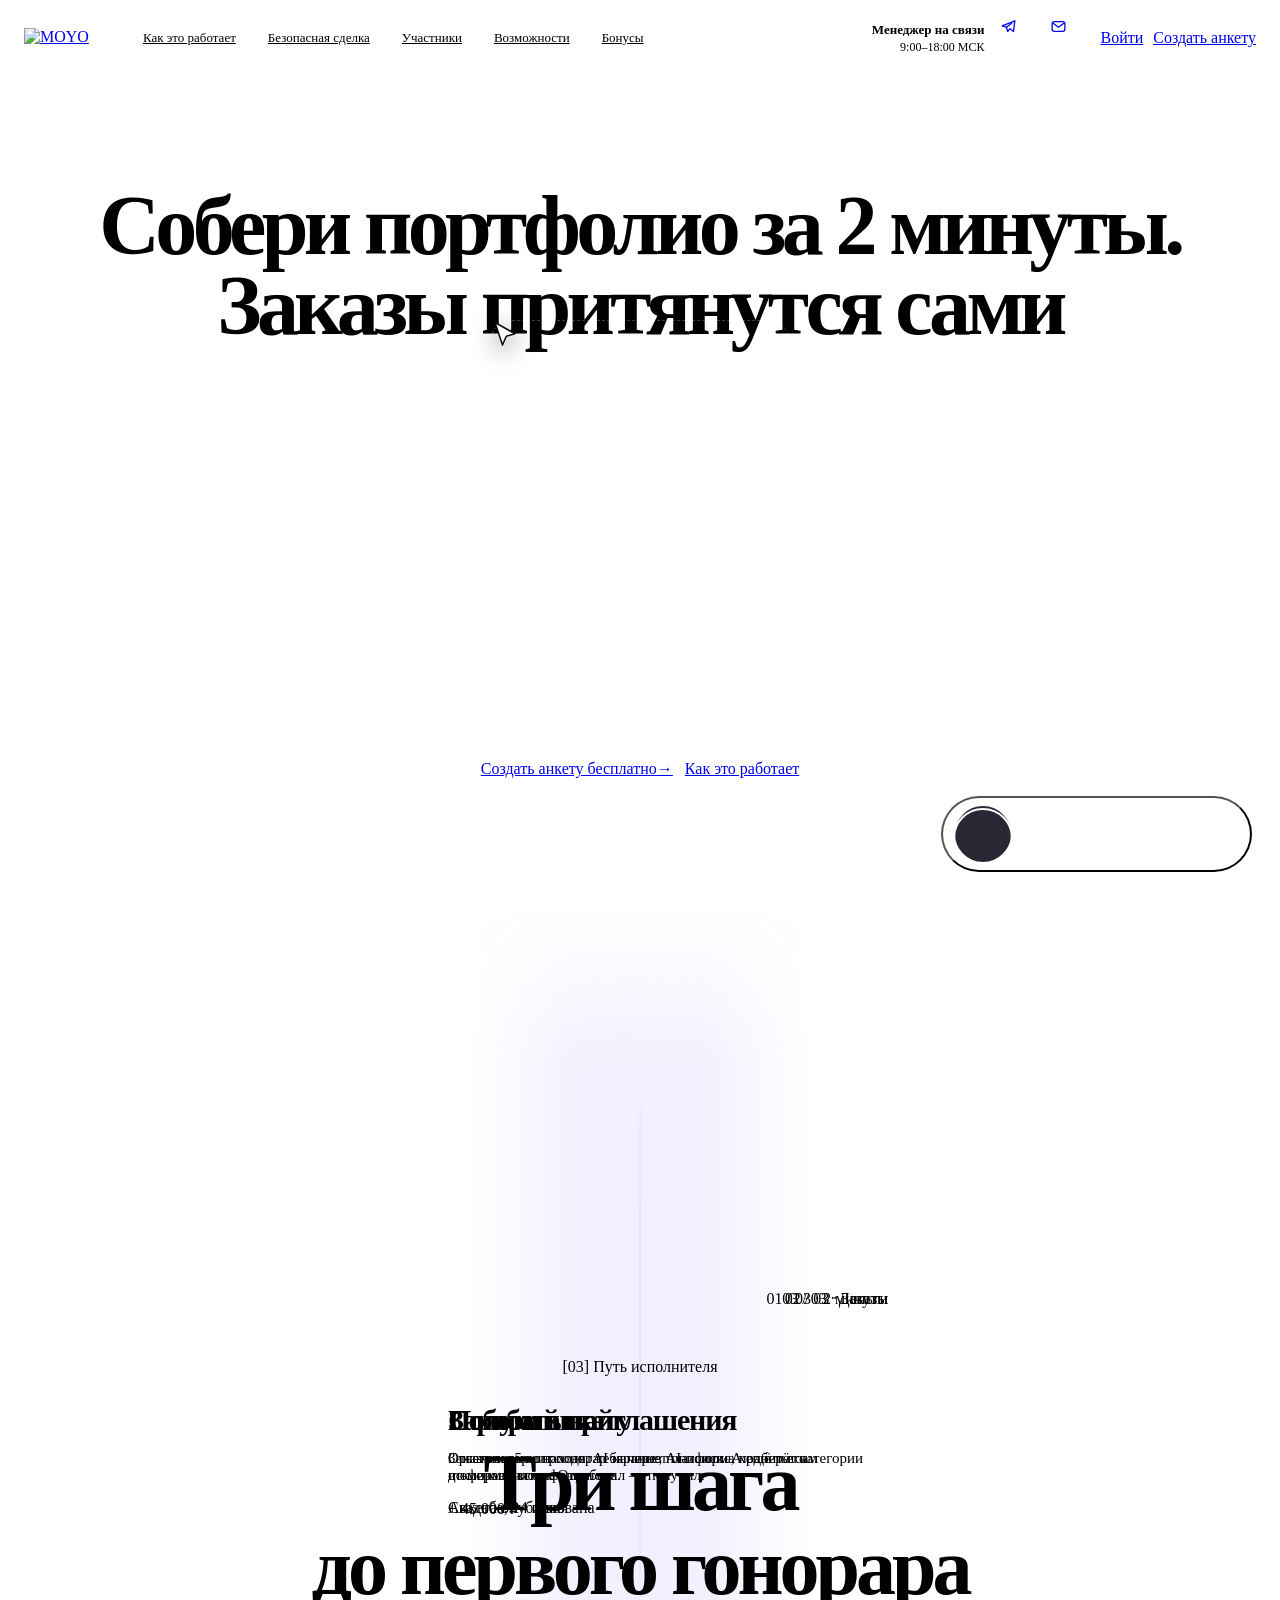
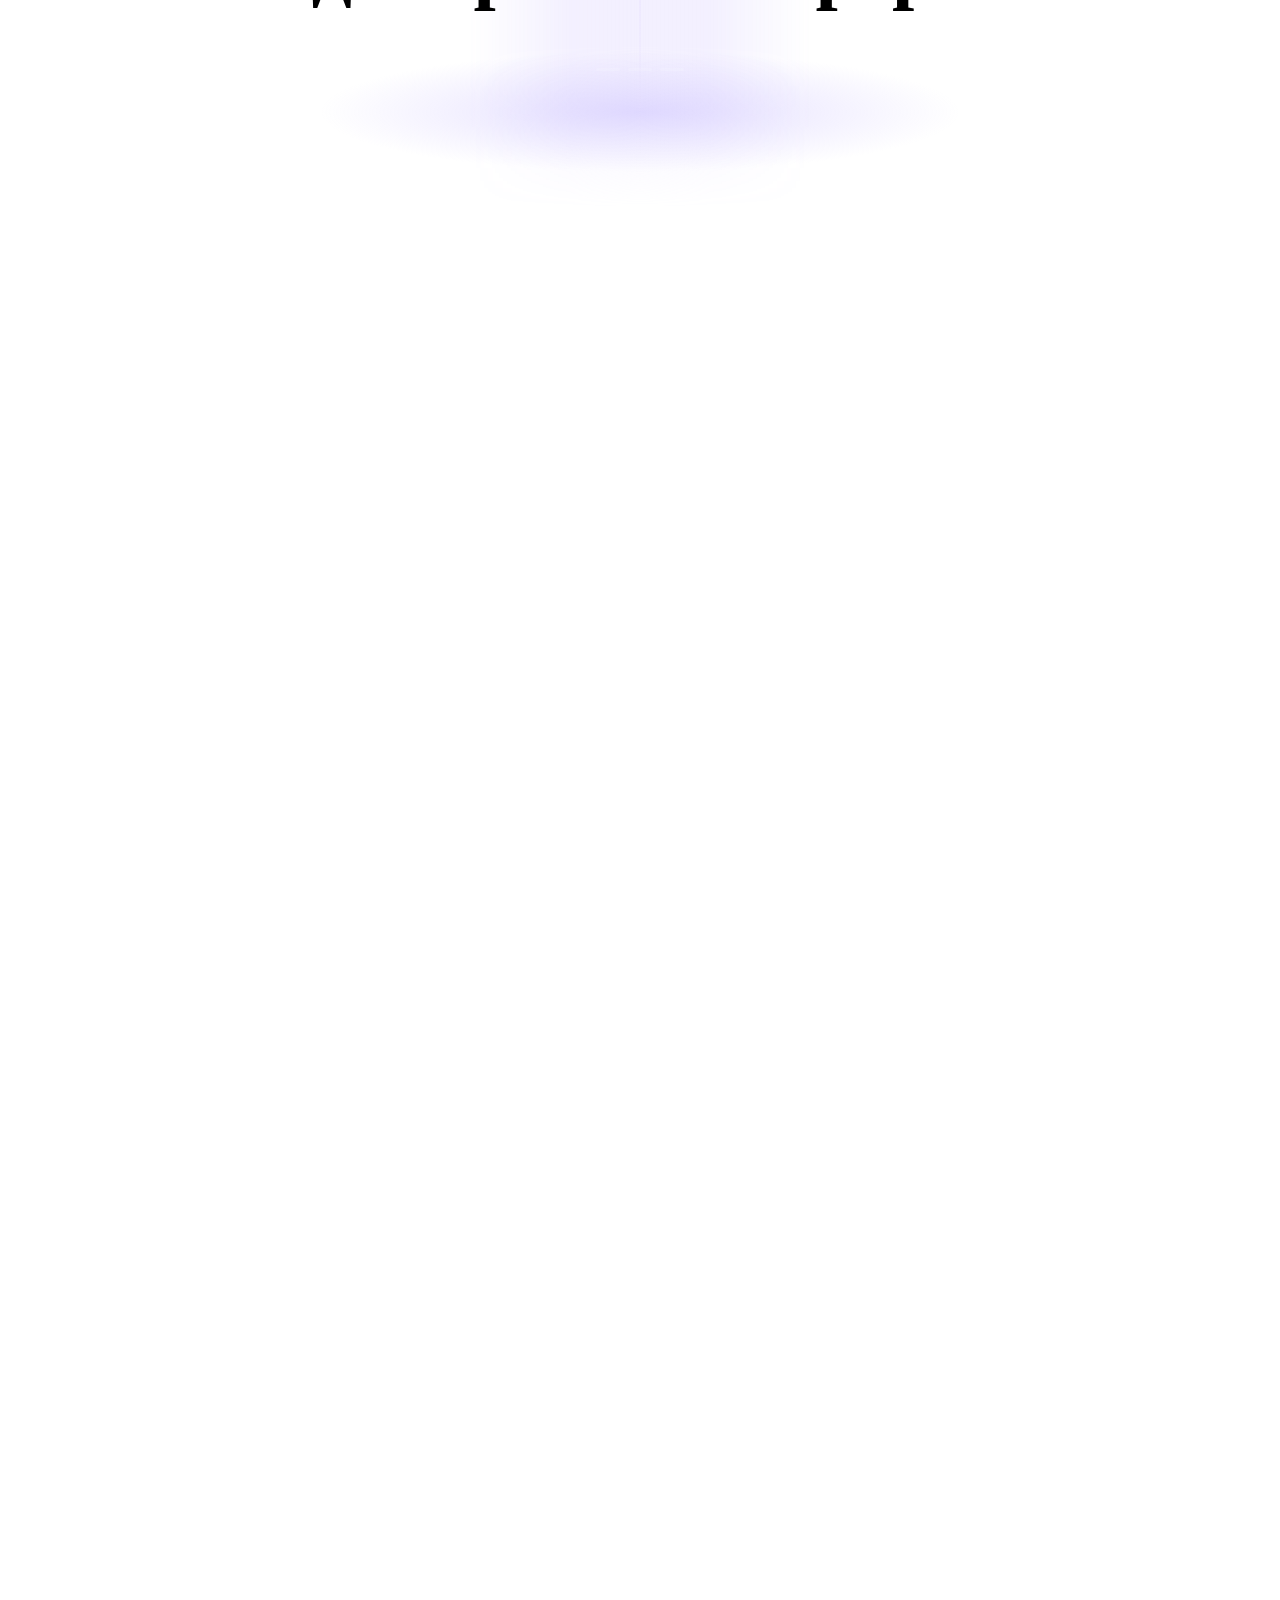
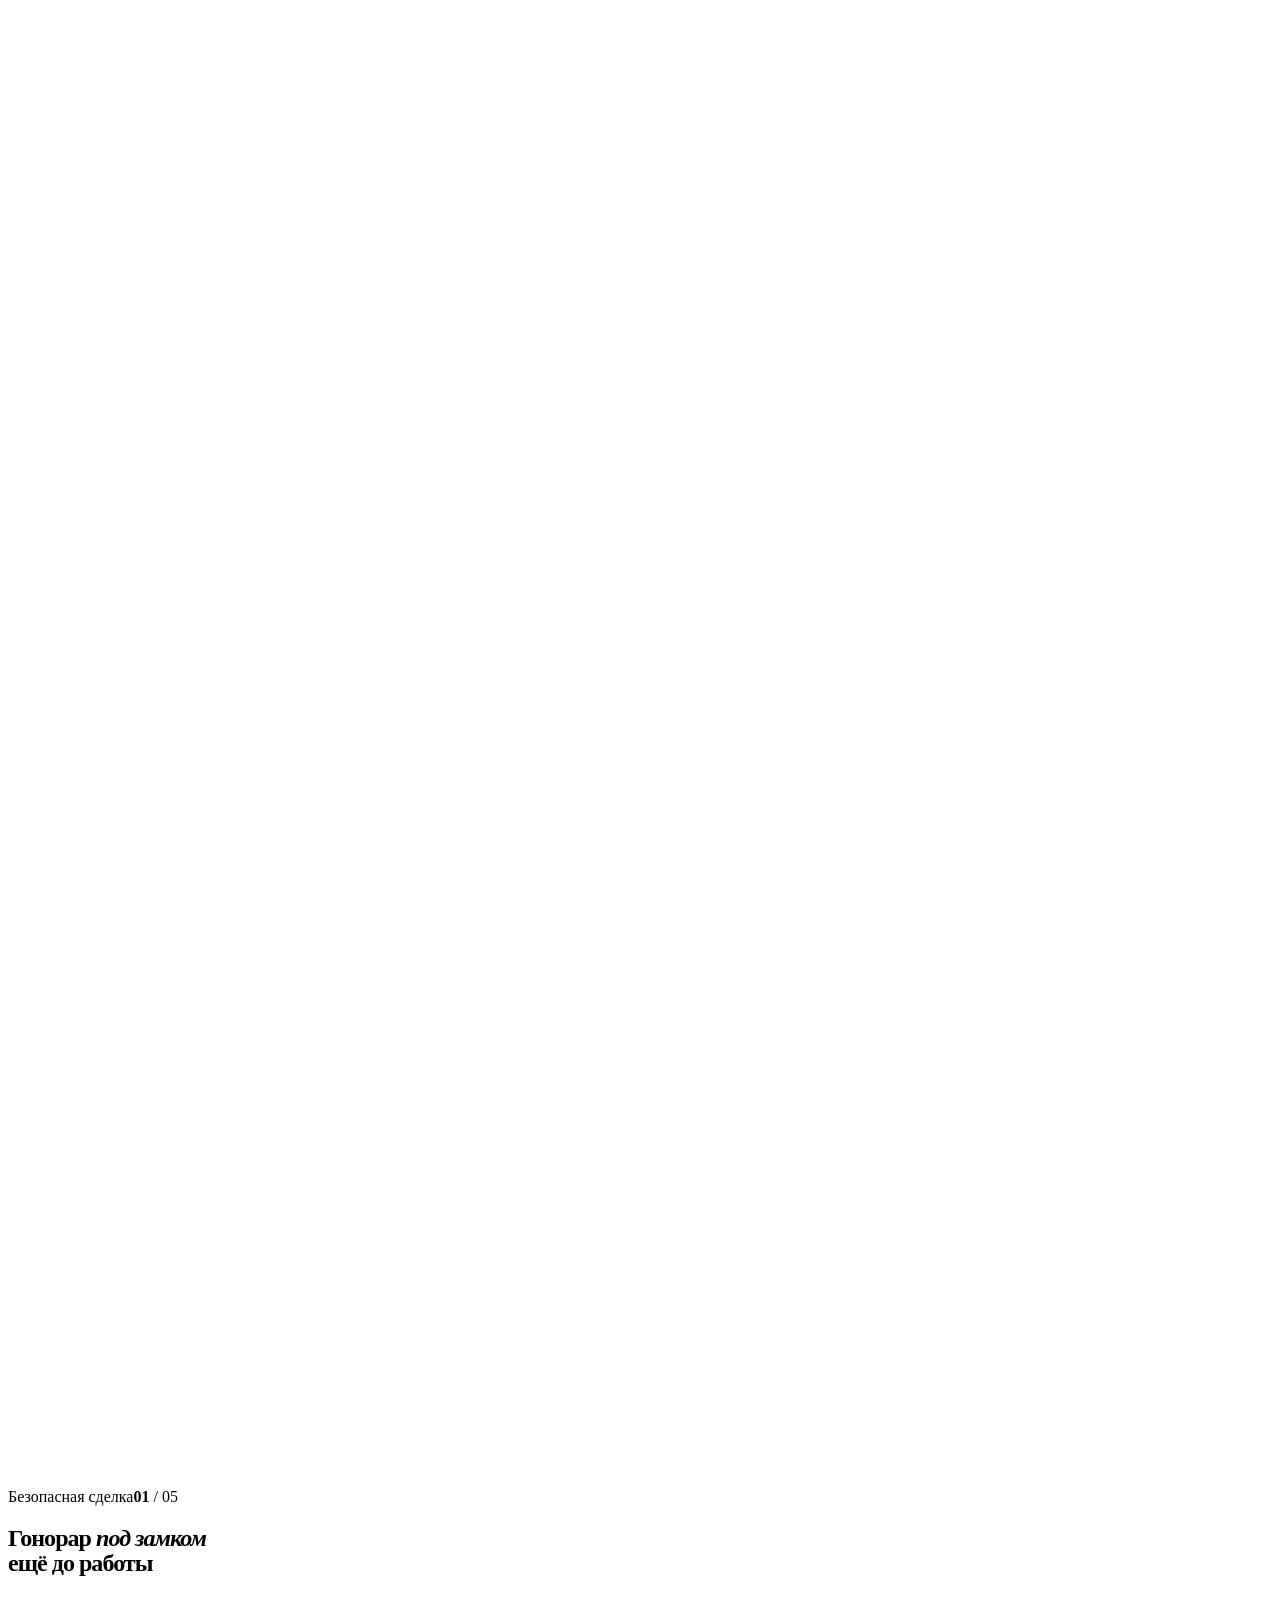
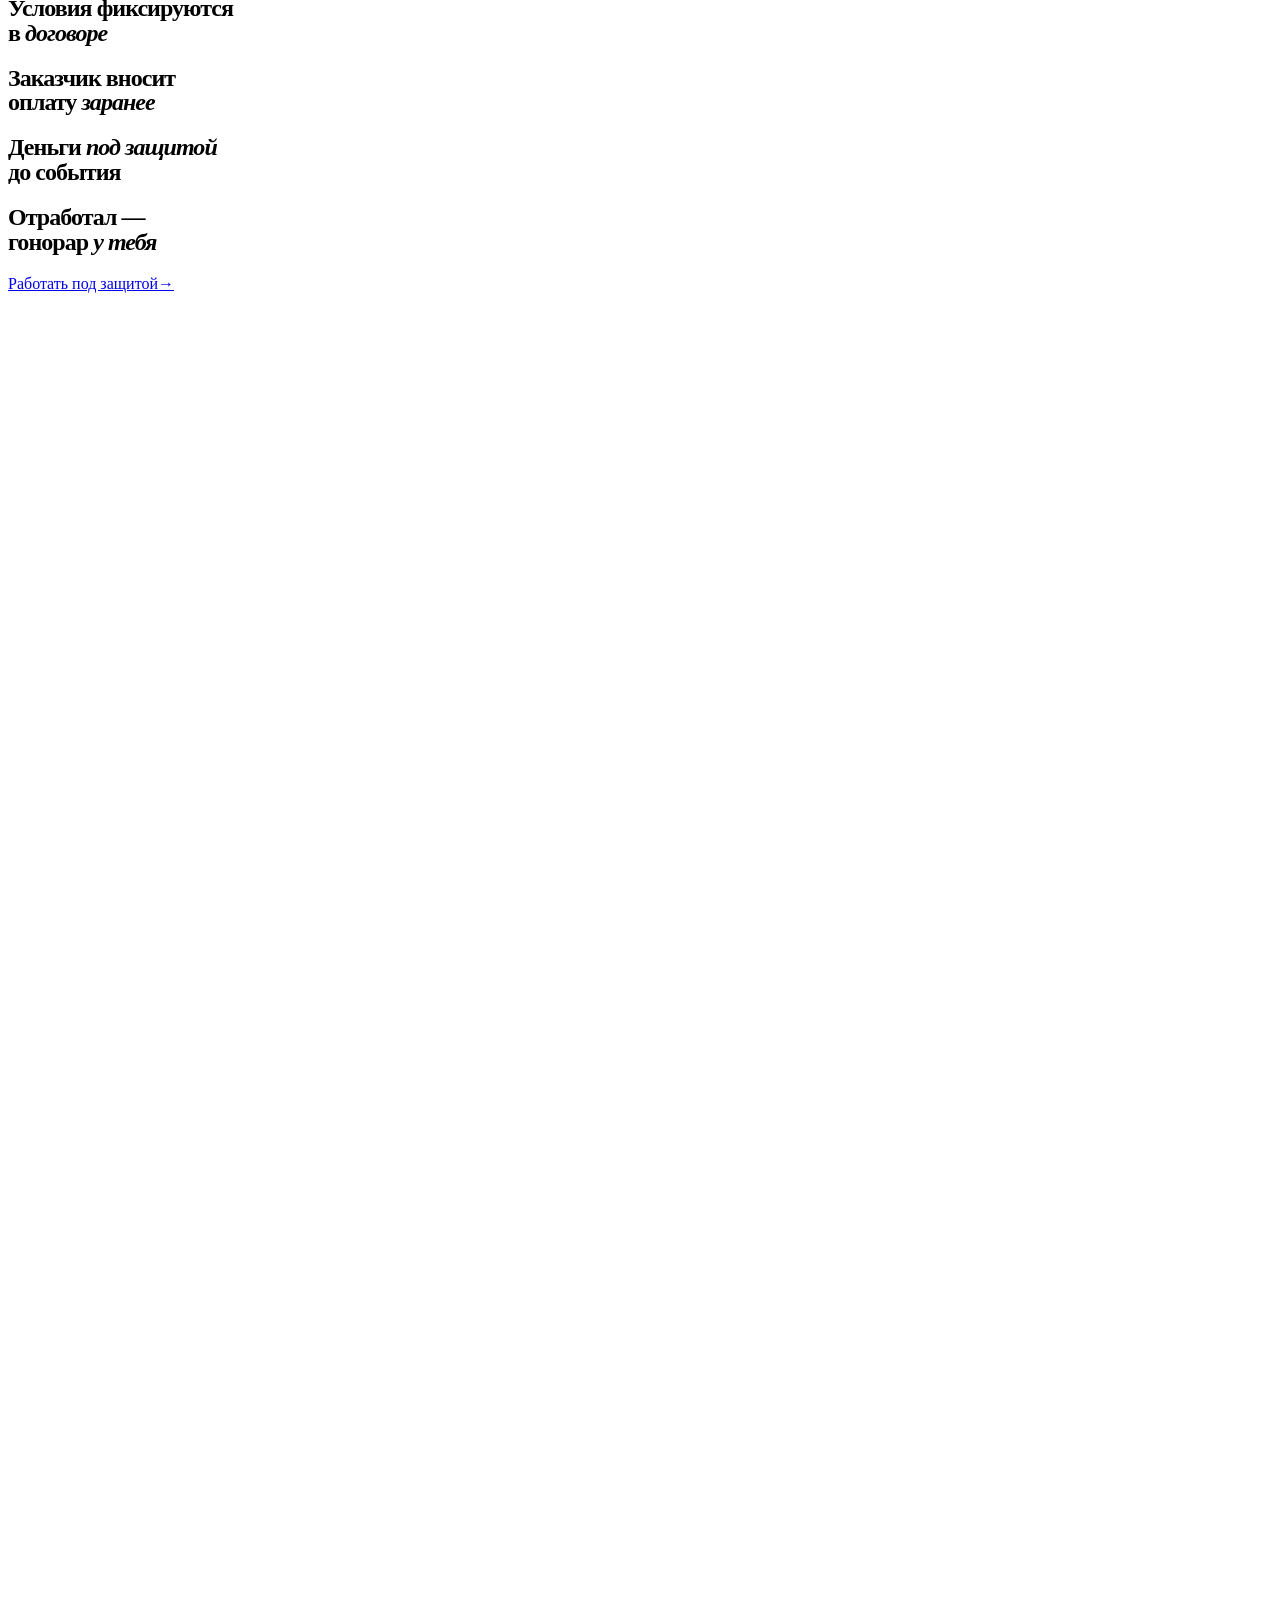
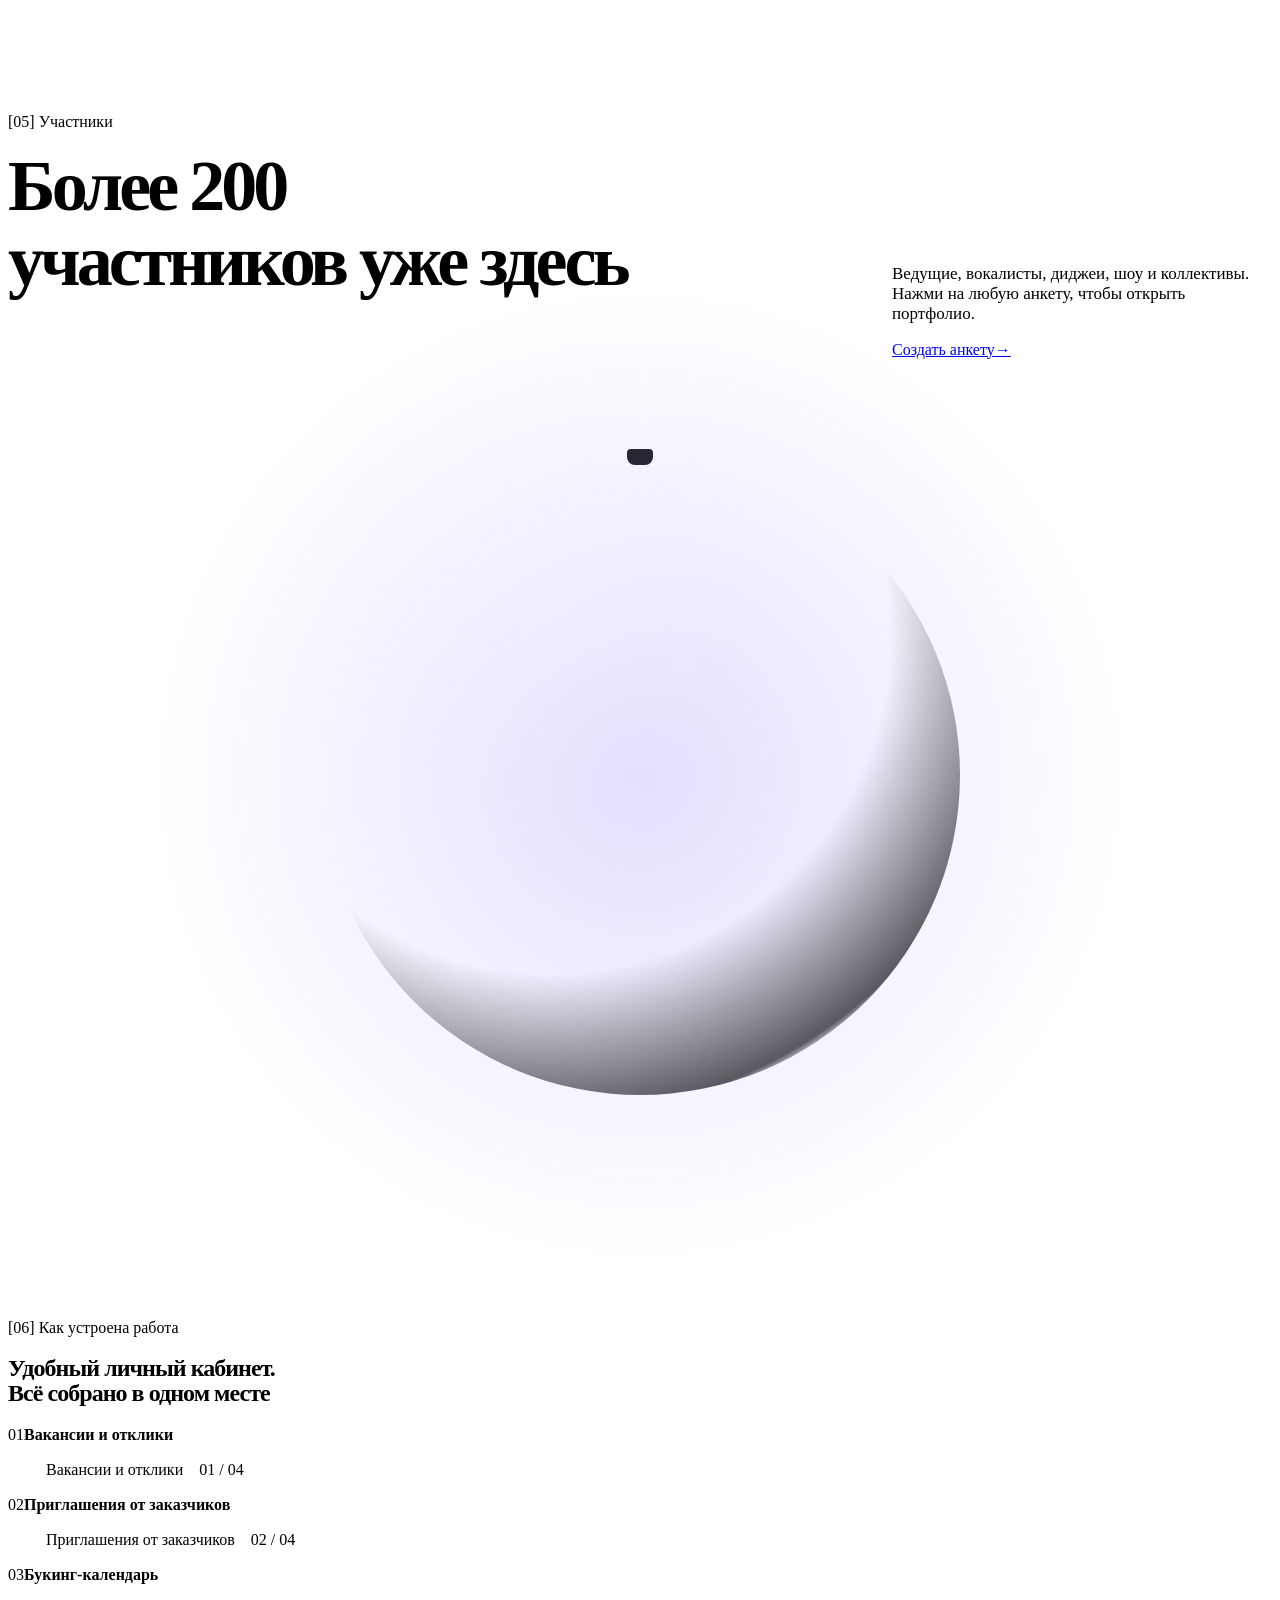
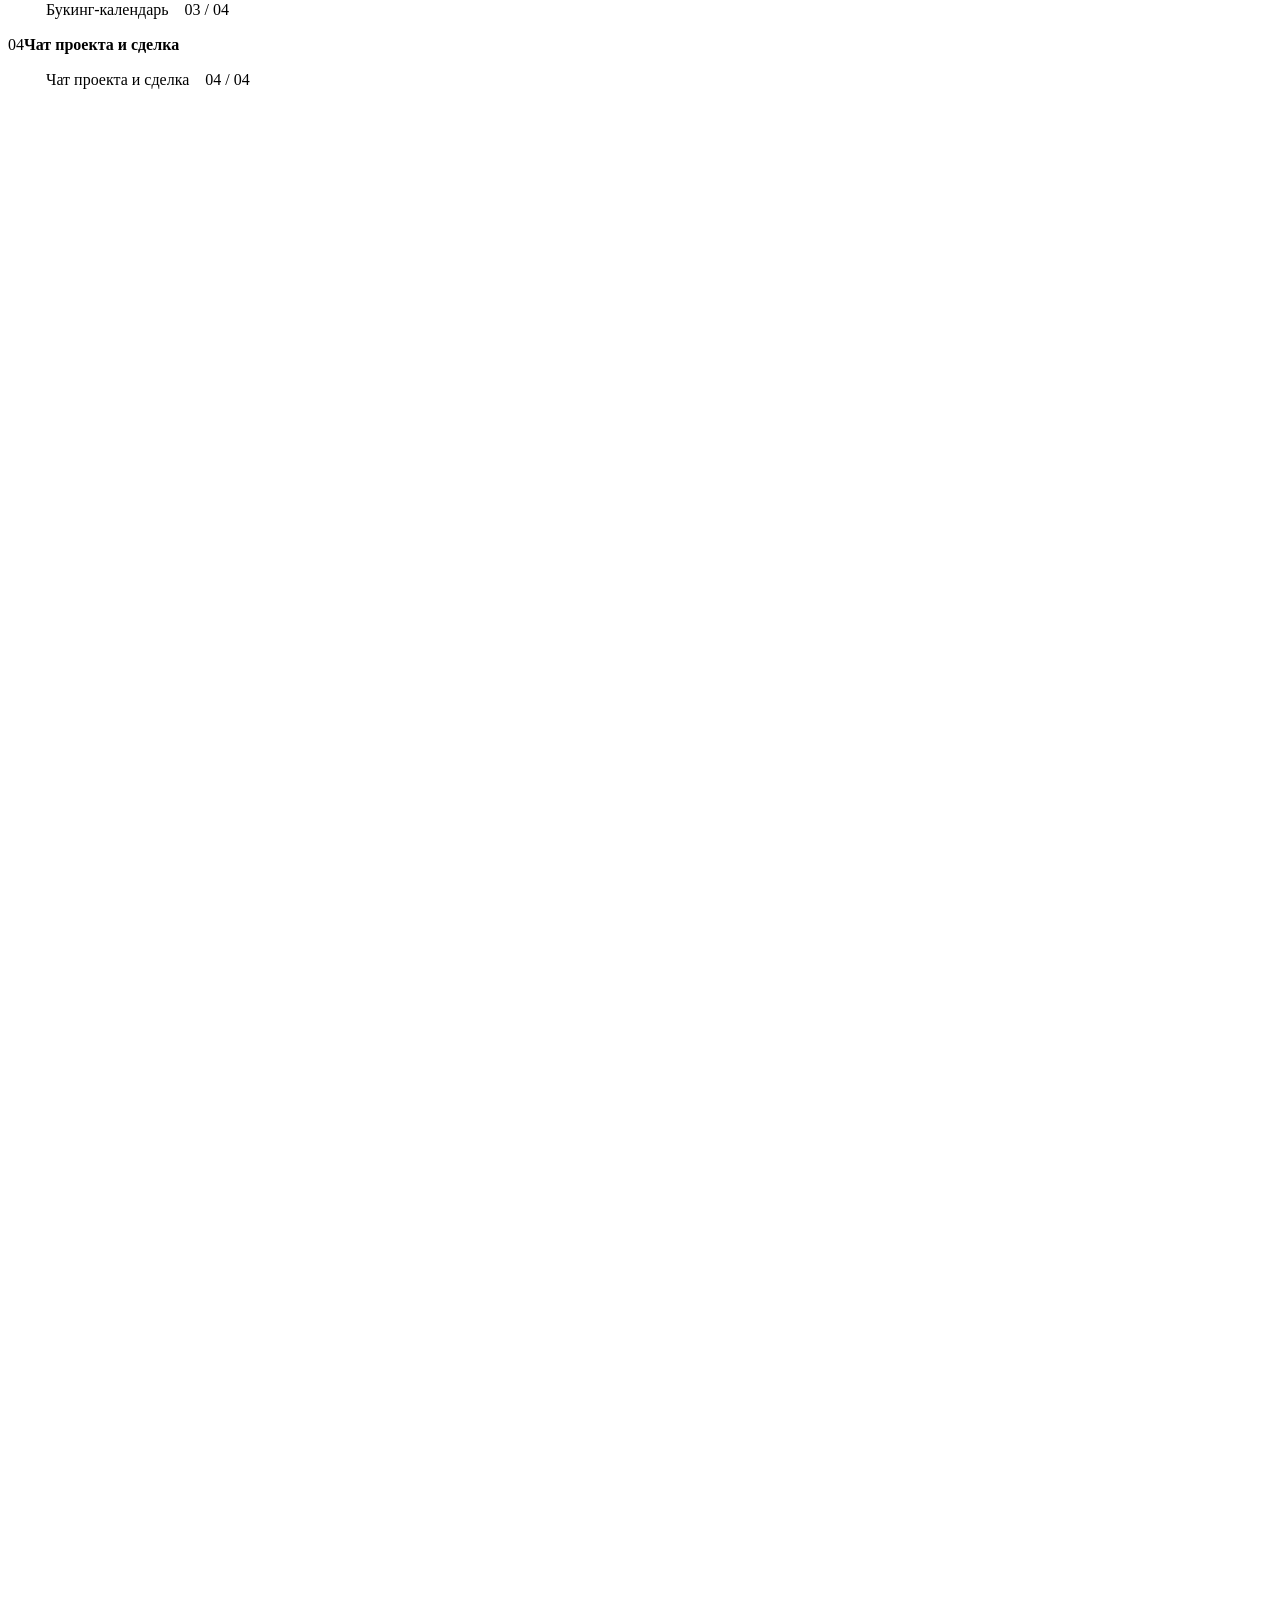
==== ispolnitel.html @ 9d2a76d0 "Add files via upload" ====
<!doctype html>
<html lang="ru">
<head>
<meta charset="utf-8">
<meta name="viewport" content="width=device-width,initial-scale=1">
<title>MOYO для исполнителей</title>
<link rel="preconnect" href="https://fonts.googleapis.com"><link rel="preconnect" href="https://fonts.gstatic.com" crossorigin>
<link href="https://fonts.googleapis.com/css2?family=Manrope:wght@400;500;600;700&family=JetBrains+Mono:wght@400;500&display=swap" rel="stylesheet">
<link rel="stylesheet" href="assets/moyo.css?v=13">
<style>
/* совместимость со старыми блоками (кабинет, FAQ, футер, чат, модалка) */
:root{--card:#131118;--card2:#1A1820;--mut:var(--text-2);--mut2:var(--text-3);--line2:var(--line-2);--grad:var(--accent);--disp:var(--sans);--body:var(--sans);--m:var(--accent)}
h1,h2,h3{font-weight:600;letter-spacing:-.04em;line-height:1.04}
.lead{font-size:18px;color:var(--text-2);max-width:560px}
.eyebrow{display:inline-flex;align-items:center;gap:8px;height:32px;padding:0 14px;border-radius:var(--r-pill);font-size:13px;font-weight:500;color:var(--text-2);border:1px solid var(--line-2);background:var(--glass);backdrop-filter:blur(var(--blur))}
.eyebrow i{width:6px;height:6px;border-radius:50%;background:var(--lime);box-shadow:0 0 10px var(--lime-glow)}
.btn-o{background:var(--glass);border:1px solid var(--line-2)}
.btn-o:hover{border-color:rgba(255,255,255,.3)}
.cta-row{display:flex;gap:12px}
.sec{position:relative;padding:140px 0}
.sec-head{display:flex;flex-direction:column;gap:18px;margin-bottom:56px}
.sec-head.c{align-items:center;text-align:center}
main,footer{position:relative;z-index:2}

/* сквозной фон: прямые вертикали и горизонтали */
.bgfx{position:fixed;inset:0;z-index:0;pointer-events:none}
/* перетекание блоков */
.flow-in{will-change:opacity,transform}

/* ===== HEADER ===== */
.hdr{position:fixed;top:0;left:0;right:0;z-index:50;transition:background .4s,border-color .4s;border-bottom:1px solid transparent}
.hdr.scrolled{background:rgba(7,6,10,.72);backdrop-filter:blur(18px);border-bottom-color:var(--line)}
.hdr .wrap{display:flex;align-items:center;height:76px;gap:36px;padding:0 24px}
.hdr .logo img{height:20px;display:block}
.nav{display:flex;gap:4px;padding:4px;border-radius:var(--r-pill)}
.nav a{padding:8px 14px;border-radius:var(--r-pill);font-size:13px;color:var(--text-2);transition:color .2s,background .2s}
.nav a:hover{color:var(--text);background:rgba(255,255,255,.06)}
.hdr-r{margin-left:auto;display:flex;align-items:center;gap:10px}
.hdr .mgr{font-size:12px;color:var(--text-2);text-align:right;line-height:1.35;margin-right:6px}
.hdr .mgr b{display:block;color:var(--text);font-weight:600;font-size:13px}
.hdr .ibtn{width:40px;height:40px}

/* ===== 01 HERO: при открытии курсор один раз собирает анкету ===== */
.hero{position:relative;height:100vh;min-height:880px}
.hero .pin{position:relative;height:100%;overflow:hidden}
.hv{position:absolute;inset:0}
.hero h1{position:absolute;left:0;right:0;text-align:center;letter-spacing:-.055em;line-height:.95;z-index:3}
.h-cta{position:absolute;left:0;right:0;display:flex;justify-content:center;gap:12px;z-index:5}
.plate{padding:20px 22px;border-radius:var(--r-m)}
.plate .label{display:block;margin-bottom:12px}
.plate p{font-size:15px;color:var(--text-2);line-height:1.5}
.plate p b{color:var(--text);font-weight:600}
.plate .n{font-size:44px;font-weight:600;letter-spacing:-.05em;line-height:1;margin-bottom:6px}
.h-toast{display:flex;gap:12px;align-items:center;padding:12px 16px 12px 12px;border-radius:16px;font-size:13px}
.h-toast .av{width:34px;height:34px;border-radius:10px;display:grid;place-items:center;background:var(--accent);flex:none;font-size:14px}
.h-toast b{display:block;font-size:13px;font-weight:600}
.h-toast small{color:var(--text-2);font-size:12px}
.pop{opacity:0;transform:translateY(12px) scale(.97);transition:opacity .6s var(--ease),transform .6s var(--ease)}
.pop.on{opacity:1;transform:none}
/* карточка анкеты */
.sc{position:absolute;inset:0;border-radius:22px;background:var(--surface);border:1px solid var(--line-2);overflow:hidden}
.sc-ph{position:absolute;left:0;right:0;top:0;height:240px}
.sc-ph svg{width:100%;height:100%;display:block}
.sc-nm{position:absolute;left:18px;right:18px;top:252px}
.sc-nm b{display:block;font-size:20px;font-weight:600;letter-spacing:-.03em}
.sc-nm small{font-size:13px;color:var(--text-2)}
.sc-tg{position:absolute;left:18px;top:308px;display:flex;gap:6px}
.sc-pr{position:absolute;left:18px;right:14px;top:352px;display:flex;justify-content:space-between;align-items:center}
.sc-pr b{font-size:17px;font-weight:600;letter-spacing:-.02em}

/* курсор подносит части анкеты */
.hv1 h1{top:108px;font-size:84px}
.hv1 .h-cta{top:752px}
.slot{position:absolute;left:50%;top:312px;width:300px;height:400px;margin-left:-150px;z-index:4}
.slot-ghost{position:absolute;inset:0;border-radius:22px;border:1px dashed rgba(255,255,255,.24)}
.slot-ghost i{position:absolute;left:0;right:0;display:grid;place-items:center;font-style:normal;font-family:var(--mono);font-size:11px;letter-spacing:.08em;text-transform:uppercase;color:var(--text-3);border-top:1px dashed rgba(255,255,255,.12);transition:opacity .4s}
.slot-ghost i:first-child{border-top:0}
.slot-ghost i.off{opacity:0}
.part{position:absolute;inset:0;will-change:transform;pointer-events:none}
.part .sc{transition:border-color .4s}
.pflash{position:absolute;left:0;right:0;pointer-events:none;box-shadow:inset 0 0 0 2px var(--accent-hi),0 0 30px 2px var(--accent-glow);opacity:0}
.pflash.on{animation:pflash .8s ease-out}
@keyframes pflash{0%{opacity:1}100%{opacity:0}}
.slot .burst{position:absolute;left:50%;top:50%;width:320px;height:320px;margin:-160px;border-radius:50%;border:1px solid var(--accent);opacity:0;pointer-events:none}
.slot.pub .burst{animation:sburst 1s var(--ease)}
@keyframes sburst{0%{opacity:.9;transform:scale(.6)}100%{opacity:0;transform:scale(1.7)}}
.hcur{position:absolute;left:0;top:0;width:30px;height:30px;z-index:9;pointer-events:none;filter:drop-shadow(0 6px 12px rgba(0,0,0,.6));transform-origin:4px 2px}
.hv1 .side{position:absolute;width:260px;z-index:5}
.hv1 .side.r{left:calc(50% + 190px)}.hv1 .side.l{right:calc(50% + 190px)}

/* ===== 02 STEPS: карточки вокруг столба света ===== */
.steps{height:420vh;position:relative}
.steps .pin{position:sticky;top:0;height:100vh;overflow:hidden}
.col-light{position:absolute;left:50%;top:0;bottom:0;width:340px;margin-left:-170px;background:linear-gradient(90deg,transparent,rgba(138,107,255,.10) 30%,rgba(214,204,255,.30) 50%,rgba(138,107,255,.10) 70%,transparent);-webkit-mask:linear-gradient(180deg,transparent,#000 18%,#000 82%,transparent);mask:linear-gradient(180deg,transparent,#000 18%,#000 82%,transparent);filter:blur(4px)}
.col-core{position:absolute;left:50%;top:6%;bottom:6%;width:2px;margin-left:-1px;background:linear-gradient(180deg,transparent,rgba(230,222,255,.85),transparent);box-shadow:0 0 24px 4px var(--accent-glow)}
.col-pool{position:absolute;left:50%;bottom:4%;width:640px;height:120px;margin-left:-320px;border-radius:50%;background:radial-gradient(closest-side,rgba(176,160,255,.35),transparent)}
#colDust{position:absolute;inset:0;width:100%;height:100%}
.st-title{position:absolute;left:0;right:0;top:50%;text-align:center;z-index:30;will-change:transform}
.st-title h2{font-size:80px;letter-spacing:-.05em}
.st-title .label{display:block;margin-bottom:18px}
.orbit{position:absolute;inset:0;perspective:1600px}
.ocard{position:absolute;left:50%;top:56%;width:440px;margin:-150px 0 0 -220px;padding:28px;border-radius:var(--r-l);will-change:transform,opacity}
.ocard .top{display:flex;justify-content:space-between;align-items:flex-start;margin-bottom:18px}
.ocard .ic{width:84px;height:84px}
.ocard h3{font-size:30px;margin-bottom:10px}
.ocard p{font-size:15px;color:var(--text-2)}
.ocard .chip{margin-top:18px}
.st-cta{position:absolute;left:0;right:0;bottom:7%;display:flex;justify-content:center;z-index:31;opacity:0;transition:opacity .5s}
.st-cta.on{opacity:1}
.st-dots{position:absolute;left:50%;bottom:calc(7% + 74px);transform:translateX(-50%);display:flex;gap:8px;z-index:31}
.st-dots i{width:24px;height:3px;border-radius:2px;background:rgba(255,255,255,.15);transition:background .4s}
.st-dots i.on{background:var(--accent)}

/* ===== 04 PEOPLE: диско-шар ===== */
.people{position:relative;padding:120px 0 120px;overflow:hidden}
.pp-head{display:grid;grid-template-columns:1fr 380px;align-items:end;gap:40px;margin-bottom:-20px;position:relative;z-index:3}
.pp-head .btn{margin-top:22px}
.pp-head h2{font-size:72px;letter-spacing:-.055em}
.pp-head p{color:var(--text-2);font-size:17px}
.disco{position:relative;height:860px;user-select:none}
.cable{position:absolute;left:50%;top:-200px;width:1px;height:315px;background:linear-gradient(180deg,transparent,rgba(255,255,255,.5));}
.cap{position:absolute;left:50%;top:110px;width:26px;height:16px;margin-left:-13px;border-radius:4px 4px 8px 8px;background:#2A2734;border:1px solid var(--line-2)}
.sph-wrap{position:absolute;left:50%;top:96px;width:680px;height:680px;margin-left:-340px;perspective:1400px;cursor:grab}
.sph-wrap:active{cursor:grabbing}
.sph{position:absolute;left:50%;top:50%;width:0;height:0;transform-style:preserve-3d}
.tile{position:absolute;left:0;top:0;border-radius:8px;backface-visibility:hidden;cursor:pointer;border:1px solid rgba(255,255,255,.12);transition:filter .2s,border-color .2s}
.tile:hover{filter:brightness(1.5);border-color:var(--accent)}
.sph-shade{position:absolute;left:50%;top:116px;width:640px;height:640px;margin-left:-320px;border-radius:50%;pointer-events:none;background:radial-gradient(circle at 36% 28%,rgba(255,255,255,.10),transparent 30%,transparent 55%,rgba(7,6,10,.65) 78%,transparent 80%)}
.sph-glow{position:absolute;left:50%;top:436px;width:980px;height:980px;margin:-490px 0 0 -490px;border-radius:50%;background:radial-gradient(closest-side,rgba(138,107,255,.22),transparent);pointer-events:none}
.glint{position:absolute;width:14px;height:14px;margin:-7px;pointer-events:none;animation:glint 3s ease-in-out infinite}
.glint svg{width:100%;height:100%}
@keyframes glint{0%,100%{opacity:0;transform:scale(.4) rotate(0)}50%{opacity:1;transform:scale(1) rotate(45deg)}}
.flare{position:absolute;width:90px;height:16px;margin:-8px -45px;border-radius:50%;background:radial-gradient(closest-side,rgba(214,204,255,.55),transparent);pointer-events:none;filter:blur(2px)}
.pp-foot{display:flex;justify-content:center;align-items:center;gap:22px;margin-top:-10px;position:relative;z-index:3}
.pp-foot .label{color:var(--text-2)}

/* modal */
.modal{position:fixed;inset:0;z-index:80;display:grid;place-items:center;background:rgba(5,4,8,.7);backdrop-filter:blur(10px);opacity:0;pointer-events:none;transition:opacity .35s}
.modal.on{opacity:1;pointer-events:auto}
.mbox{width:920px;display:grid;grid-template-columns:380px 1fr;border-radius:28px;overflow:hidden;background:var(--card);border:1px solid var(--line2);transform:translateY(20px) scale(.97);transition:transform .45s cubic-bezier(.2,.9,.25,1.1)}
.modal.on .mbox{transform:none}
.mbox .ph{height:560px}.mbox .ph svg{width:100%;height:100%;display:block}
.mbox .info{padding:36px;display:flex;flex-direction:column;gap:16px;position:relative}
.mbox h3{font-size:28px}
.mbox .role{color:var(--mut);margin-top:-8px}
.mbox .about{font-size:15px;color:#CFCBDD}
.mbox .srv{display:flex;flex-direction:column;gap:8px}
.mbox .srv div{display:flex;justify-content:space-between;padding:12px 14px;border-radius:12px;background:rgba(255,255,255,.04);border:1px solid var(--line);font-size:14px}
.mbox .srv b{font-weight:600}
.mbox .x{position:absolute;right:20px;top:20px;width:40px;height:40px;border-radius:12px;border:1px solid var(--line2);font-size:20px}
.mbox .note{font-size:12px;color:var(--mut2)}


.mbox{background:var(--surface)}
.mbox .tags,.pc-tags{display:flex;gap:6px;flex-wrap:wrap}
.pc-tags span{display:inline-flex;height:26px;align-items:center;padding:0 10px;border-radius:8px;font-size:12px;background:rgba(255,255,255,.06);color:var(--text-2)}

/* ===== INSIDE (features) ===== */
.inside{padding:140px 0;position:relative}
.inside h2{font-size:64px;letter-spacing:-.05em}
.inside .sec-head{margin-bottom:34px}
.ins-grid{position:relative;display:flex;flex-direction:column;align-items:center;gap:28px}
.inside .lead{color:var(--text-2);font-size:18px;max-width:560px}
.flist{display:flex;justify-content:center;gap:8px;padding:6px;border-radius:var(--r-pill);border:1px solid var(--line);background:rgba(255,255,255,.025)}
.fi{position:relative;height:46px;padding:0 22px;border-radius:var(--r-pill);font-size:15px;font-weight:600;color:var(--text-2);overflow:hidden;transition:background .4s,color .4s}
.fi:hover{color:var(--text)}
.fi.on{background:var(--accent-a12);color:var(--text);box-shadow:inset 0 0 0 1px var(--accent-a30)}
.fi .prog{position:absolute;left:18px;bottom:0;max-width:calc(100% - 36px);height:2px;width:0;background:var(--accent)}
.fi.on .prog{animation:fprog 9s linear forwards}
.flist.stop .fi.on .prog{animation:none;width:0}
@keyframes fprog{to{width:calc(100% - 36px)}}
.flist:not(.vis) .fi.on .prog{animation-play-state:paused}
.device{position:relative;width:800px;height:520px;border-radius:24px;background:#100E17;border:1px solid var(--line2);box-shadow:0 40px 120px -30px rgba(123,108,255,.45);overflow:hidden}
.dbar{height:52px;display:flex;align-items:center;gap:16px;padding:0 22px;border-bottom:1px solid var(--line)}
.dbar img{height:14px;opacity:.9}
.dbar .tabs{display:flex;gap:6px;margin-left:16px}
.dbar .tabs span{font-size:12px;padding:6px 12px;border-radius:99px;color:var(--mut);transition:all .4s}
.dbar .tabs span.on{background:rgba(255,255,255,.08);color:var(--text)}
.dbar .me{margin-left:auto;width:28px;height:28px;border-radius:50%;background:var(--grad)}
.scr{position:absolute;left:0;right:0;top:52px;bottom:0;padding:24px;opacity:0;transform:translateY(14px);transition:opacity .5s,transform .6s cubic-bezier(.2,.8,.2,1);pointer-events:none}
.scr.on{opacity:1;transform:none;pointer-events:auto}
.scr h4{font-size:18px;font-weight:600;margin-bottom:4px}
.scr .sub{font-size:13px;color:var(--mut);margin-bottom:18px}
.chips{display:flex;gap:8px;margin-bottom:16px}
.chips span{font-size:12px;padding:6px 12px;border-radius:99px;border:1px solid var(--line2);color:#D9D5E8}
.chips span.a{background:#fff;color:#0B0A10;border-color:#fff}
.vac{display:grid;grid-template-columns:1fr auto auto;gap:18px;align-items:center;padding:16px 18px;border-radius:16px;background:rgba(255,255,255,.035);border:1px solid var(--line);margin-bottom:10px}
.vac b{font-size:15px;font-weight:600;display:block}
.vac small{font-size:12px;color:var(--mut)}
.vac .pr{font-family:var(--disp);font-weight:700;font-size:15px}
.vac .go{height:38px;padding:0 16px;border-radius:10px;background:rgba(255,255,255,.08);font-size:13px;font-weight:600;min-width:160px;position:relative;overflow:hidden}
.vac .go.first{background:#fff;color:#0B0A10}
.scr.on .vac .go.first .t1{animation:goOut .3s 1.9s forwards}
.vac .go .t2{position:absolute;inset:0;display:grid;place-items:center;background:var(--ok);color:#06150E;transform:translateY(100%)}
.scr.on .vac .go.first .t2{animation:goIn .4s 1.9s cubic-bezier(.2,.9,.25,1.2) forwards}
@keyframes goOut{to{opacity:0}}
@keyframes goIn{to{transform:none}}
.cursor{position:absolute;width:22px;height:22px;z-index:5;left:560px;top:400px;opacity:0;pointer-events:none}
.scr.on .cursor{animation:cur 2.6s .4s cubic-bezier(.4,0,.2,1) forwards}
@keyframes cur{0%{opacity:0;transform:translate(0,0)}15%{opacity:1}60%{transform:translate(-36px,-262px)}68%{transform:translate(-36px,-262px) scale(.82)}76%,100%{opacity:1;transform:translate(-36px,-262px)}}
.vac{opacity:0;transform:translateY(10px)}
.scr.on .vac{animation:up .5s cubic-bezier(.2,.8,.2,1) forwards}
.scr.on .vac:nth-child(2){animation-delay:.1s}.scr.on .vac:nth-child(3){animation-delay:.2s}.scr.on .vac:nth-child(4){animation-delay:.3s}
@keyframes up{to{opacity:1;transform:none}}

.req{padding:16px 18px;border-radius:16px 16px 16px 4px;background:rgba(255,255,255,.06);font-size:14px;max-width:440px;margin-bottom:14px}
.req small{display:block;color:var(--mut);font-size:12px;margin-bottom:4px}
.ai-line{display:flex;align-items:center;gap:10px;font-size:13px;color:#CFC8FF;margin-bottom:16px}
.ai-line i{width:18px;height:18px;border-radius:50%;border:2px solid rgba(185,177,255,.3);border-top-color:#B9B1FF;animation:spin 1s linear infinite}
.scr.on .ai-line i{animation:spin 1s linear 2 forwards}
.picks{display:flex;gap:10px}
.pick{width:116px;border-radius:14px;overflow:hidden;background:var(--card2);border:1px solid var(--line);opacity:0;transform:scale(.9)}
.pick .im{height:110px}.pick .im svg{width:100%;height:100%;display:block}
.pick div{padding:8px 10px;font-size:12px}
.pick div b{display:block;font-size:13px;font-weight:600}
.scr.on .pick{animation:pop .5s cubic-bezier(.2,.9,.25,1.2) forwards}
.scr.on .pick:nth-child(1){animation-delay:.9s}.scr.on .pick:nth-child(2){animation-delay:1s}.scr.on .pick:nth-child(3){animation-delay:1.1s}.scr.on .pick:nth-child(4){animation-delay:1.2s}.scr.on .pick:nth-child(5){animation-delay:1.3s}
@keyframes pop{to{opacity:1;transform:none}}
.pick.mine{border:2px solid var(--accent);box-shadow:0 0 30px -6px var(--accent-glow)}
.invite{position:absolute;right:24px;bottom:24px;width:330px;padding:18px;border-radius:18px;background:rgba(36,32,50,.92);backdrop-filter:blur(12px);border:1px solid var(--line2);box-shadow:0 20px 50px -10px rgba(0,0,0,.7);opacity:0;transform:translateY(20px)}
.scr.on .invite{animation:up .6s 2.1s cubic-bezier(.2,.9,.25,1.15) forwards}
.invite b{display:block;font-size:15px;margin:6px 0 4px}
.invite small{color:var(--mut);font-size:13px}
.invite .bt{display:flex;gap:8px;margin-top:14px}
.invite .bt span{flex:1;text-align:center;padding:9px;border-radius:10px;font-size:13px;font-weight:600;background:rgba(255,255,255,.08)}
.invite .bt span:first-child{background:#fff;color:#0B0A10}
.invite .tag{font-size:11px;text-transform:uppercase;letter-spacing:.08em;color:#CFC8FF}

.cal{display:grid;grid-template-columns:1fr 230px;gap:20px}
.cgrid{display:grid;grid-template-columns:repeat(7,1fr);gap:6px}
.cgrid .dn{font-size:11px;color:var(--mut2);text-align:center;padding-bottom:4px}
.cgrid .d{height:54px;border-radius:10px;background:rgba(255,255,255,.03);font-size:12px;padding:6px 8px;color:var(--mut);position:relative;overflow:hidden}
.cgrid .d.e{background:none}
.cgrid .d.b{color:#fff;opacity:0}
.cgrid .d.b::before{content:"";position:absolute;inset:0;background:var(--grad);opacity:.85}
.cgrid .d.b span{position:relative;display:block}
.cgrid .d.b em{position:relative;display:block;font-style:normal;font-size:10px;line-height:1.2;margin-top:4px;font-weight:600}
.cgrid .d.h{border:1px dashed rgba(185,177,255,.5);color:#CFC8FF}
.scr.on .cgrid .d.b{animation:pop .5s cubic-bezier(.2,.9,.25,1.2) forwards}
.upc{display:flex;flex-direction:column;gap:10px}
.upc div{padding:12px 14px;border-radius:14px;background:rgba(255,255,255,.04);border:1px solid var(--line);font-size:13px}
.upc b{display:block;font-size:14px;font-weight:600}
.upc small{color:var(--ok);font-size:12px}
.upc .lbl{font-size:12px;color:var(--mut);text-transform:uppercase;letter-spacing:.06em;background:none;border:0;padding:0 0 2px}

.chat{display:flex;flex-direction:column;gap:10px}
.msg{max-width:70%;padding:12px 16px;border-radius:16px;font-size:14px;opacity:0;transform:translateY(10px)}
.msg.l{background:rgba(255,255,255,.06);border-bottom-left-radius:4px;align-self:flex-start}
.msg.r{background:var(--accent);border-bottom-right-radius:4px;align-self:flex-end}
.msg small{display:block;font-size:11px;opacity:.6;margin-bottom:2px}
.sys{align-self:center;display:flex;align-items:center;gap:10px;padding:12px 18px;border-radius:14px;font-size:13px;background:rgba(255,255,255,.03);border:1px solid var(--line2);opacity:0;transform:translateY(10px)}
.sys .ck{width:22px;height:22px;border-radius:50%;display:grid;place-items:center;background:rgba(255,79,191,.15);color:var(--ok);font-size:12px}
.sys.lockd{border-color:rgba(185,177,255,.45);background:rgba(123,108,255,.1)}
.sys.lockd .ck{background:var(--grad);color:#fff}
.scr.on .chat>*{animation:up .5s cubic-bezier(.2,.8,.2,1) forwards}
.scr.on .chat>*:nth-child(2){animation-delay:.5s}.scr.on .chat>*:nth-child(3){animation-delay:1s}.scr.on .chat>*:nth-child(4){animation-delay:1.5s}.scr.on .chat>*:nth-child(5){animation-delay:2s}
.scr.on .chat>*{animation:up .5s cubic-bezier(.2,.8,.2,1) forwards}
.scr.on .chat>*:nth-child(1){animation-delay:.2s}.scr.on .chat>*:nth-child(2){animation-delay:.8s}.scr.on .chat>*:nth-child(3){animation-delay:1.4s}.scr.on .chat>*:nth-child(4){animation-delay:2s}.scr.on .chat>*:nth-child(5){animation-delay:2.6s}.scr.on .chat>*:nth-child(6){animation-delay:3.2s}

.fi .prog{display:none}
.dbar .tabs span{cursor:pointer}
.device{box-shadow:0 40px 120px -40px rgba(138,107,255,.4)}


/* ===== 06 REF ===== */
.ref{position:relative;padding:140px 0}
.ref h2{font-size:64px;letter-spacing:-.05em}
.r-grid{display:grid;grid-template-columns:290px 1fr 290px;gap:30px;align-items:center}
.r-col{display:flex;flex-direction:column;gap:16px}
.rc{padding:24px;border-radius:var(--r-m)}
.rc .v{font-size:46px;font-weight:600;letter-spacing:-.05em;line-height:1;margin:6px 0 10px}
.rc p{font-size:14px;color:var(--text-2)}
.rc .label{display:block}
.rc.link .fld{display:flex;align-items:center;justify-content:space-between;gap:8px;margin:14px 0 14px;padding:6px 6px 6px 14px;border-radius:12px;background:rgba(0,0,0,.3);border:1px solid var(--line-2);font-family:var(--mono);font-size:12px;color:var(--text-2)}
.rc.link .fld button{height:30px;padding:0 12px;border-radius:8px;background:rgba(255,255,255,.08);font-family:var(--sans);font-size:12px;font-weight:600;color:var(--text)}
.net{position:relative;width:560px;height:520px;margin:0 auto}
.net svg{position:absolute;inset:0;width:100%;height:100%;overflow:visible}
.net .ln{fill:none;stroke:rgba(255,255,255,.16);stroke-width:1}
.nd{position:absolute;width:0;height:0}
.nd .b{position:absolute;transform:translate(-50%,-50%);display:flex;align-items:center;gap:10px;padding:6px 14px 6px 6px;border-radius:99px;white-space:nowrap;font-size:13px;font-weight:600}
.nd .b i{width:30px;height:30px;border-radius:50%;flex:none;background:linear-gradient(160deg,#3D3652,#25222F);border:1px solid var(--line-2)}
.nd small{display:block;font-family:var(--mono);font-size:10px;font-weight:400;color:var(--accent-hi);letter-spacing:.04em}
.core{position:absolute;left:50%;top:50%;width:132px;height:132px;margin:-66px;border-radius:50%;display:grid;place-items:center;text-align:center;background:var(--accent);box-shadow:0 0 0 12px rgba(138,107,255,.12),0 0 0 28px rgba(138,107,255,.06),0 0 90px 10px var(--accent-glow)}
.core b{font-size:26px;font-weight:600;letter-spacing:-.03em;display:block}
.core small{font-size:12px;opacity:.85}
.pop50{position:absolute;left:50%;top:50%;padding:6px 10px;border-radius:99px;background:#fff;color:#0B0A10;font-weight:700;font-size:13px;opacity:0;pointer-events:none;z-index:3}
.pop50.go{animation:p50 1.6s var(--ease)}
@keyframes p50{0%{opacity:0;transform:translate(-50%,-10px)}20%{opacity:1}100%{opacity:0;transform:translate(-50%,-110px)}}
.ref .cta-row{justify-content:center;margin-top:40px}

/* ===== FAQ ===== */
.faq .wrap{display:grid;grid-template-columns:420px 1fr;gap:60px}
.faq h2{font-size:42px;margin:22px 0 20px}
.qa{border-bottom:1px solid var(--line)}
.qa button{width:100%;text-align:left;display:flex;justify-content:space-between;align-items:center;gap:20px;padding:26px 0;font-size:19px;font-weight:600}
.qa button i{flex:none;width:32px;height:32px;border-radius:50%;border:1px solid var(--line2);position:relative;transition:transform .4s,background .3s}
.qa button i::before,.qa button i::after{content:"";position:absolute;left:50%;top:50%;width:12px;height:1.6px;background:currentColor;transform:translate(-50%,-50%)}
.qa button i::after{transform:translate(-50%,-50%) rotate(90deg);transition:transform .4s}
.qa.on button i{background:#fff;color:#0B0A10}
.qa.on button i::after{transform:translate(-50%,-50%) rotate(0)}
.qa .a{display:grid;grid-template-rows:0fr;transition:grid-template-rows .5s cubic-bezier(.2,.8,.2,1)}
.qa.on .a{grid-template-rows:1fr}
.qa .a>div{overflow:hidden}
.qa .a p{padding:0 60px 26px 0;color:var(--mut);font-size:16px}


.faq h2{font-size:56px}

/* ===== 08 FINAL: сцена ===== */
.final{position:relative;height:100vh;min-height:860px;overflow:hidden;text-align:center}
.truss{position:absolute;left:8%;right:8%;top:70px;height:14px;border-top:1px solid rgba(255,255,255,.25);border-bottom:1px solid rgba(255,255,255,.25);background:repeating-linear-gradient(60deg,transparent 0 10px,rgba(255,255,255,.14) 10px 11px)}
.fbeam{position:absolute;top:84px;width:420px;height:760px;margin-left:-210px;transform-origin:50% 0;clip-path:polygon(47% 0,53% 0,100% 100%,0 100%);background:linear-gradient(180deg,rgba(214,204,255,.42),rgba(138,107,255,.10) 70%,transparent);filter:blur(6px);animation:fsw 7s ease-in-out infinite}
.fbeam.b1{left:22%;--r:-24deg;transform:rotate(-24deg)}.fbeam.b2{left:50%;--r:0deg;opacity:.8;animation-delay:-2s}.fbeam.b3{left:78%;--r:24deg;transform:rotate(24deg);animation-delay:-4s}
@keyframes fsw{0%,100%{transform:rotate(var(--r))}50%{transform:rotate(calc(var(--r) * .7))}}
.fbeam::before{content:"";position:absolute;left:50%;top:-8px;width:34px;height:18px;margin-left:-17px;border-radius:0 0 10px 10px;background:#1A1820;border:1px solid var(--line-2)}
.stage{position:absolute;left:50%;bottom:-120px;width:1180px;height:330px;margin-left:-590px;border-radius:50%;background:radial-gradient(closest-side,rgba(138,107,255,.22),rgba(19,17,24,.95) 70%);border-top:1px solid rgba(255,255,255,.22)}
.stage::after{content:"";position:absolute;left:8%;right:8%;top:38px;height:1px;background:rgba(255,255,255,.08);border-radius:50%}
.mic{position:absolute;left:50%;bottom:168px;width:72px;height:196px;margin-left:-36px}
.final .in{position:relative;z-index:3;padding-top:130px}
.final h2{font-size:84px;letter-spacing:-.055em;line-height:.95;margin:22px 0 22px}
.final .lead{margin:0 auto 34px;text-align:center}
.final .cta-row{justify-content:center}

/* ===== HELPER WIDGET ===== */
.help{position:fixed;right:28px;bottom:28px;z-index:55;display:flex;align-items:center;gap:14px;height:76px;padding:0 26px 0 10px;border-radius:99px;background:var(--accent);color:#fff;box-shadow:0 18px 50px -12px var(--accent-glow),0 0 0 1px rgba(255,255,255,.18) inset;font-size:15px;font-weight:700;text-align:left;transition:transform .3s,background .3s}
.help:hover{transform:translateY(-3px);background:var(--accent-hi)}
.help small{display:block;font-size:12px;font-weight:500;color:rgba(255,255,255,.8)}
.help .mph{position:relative;width:56px;height:56px;border-radius:50%;flex:none;overflow:hidden;border:2px solid #fff;background:#2A2734}
.help .mph svg{width:100%;height:100%;display:block}
.help .ring{position:absolute;left:10px;top:10px;width:56px;height:56px;border-radius:50%;border:2px solid #fff;animation:hring 2.6s ease-out infinite;pointer-events:none}
@keyframes hring{0%{opacity:.7;transform:scale(1)}100%{opacity:0;transform:scale(1.55)}}
.help .dot-on{position:absolute;left:54px;top:54px;width:14px;height:14px;border-radius:50%;background:var(--ok);border:3px solid var(--accent);z-index:3}
.hbub{position:fixed;right:28px;bottom:118px;z-index:55;width:300px;padding:16px 40px 16px 18px;border-radius:18px 18px 4px 18px;background:#1B1824;border:1px solid var(--line-2);box-shadow:0 20px 50px -10px rgba(0,0,0,.7);font-size:14px;line-height:1.45;cursor:pointer;opacity:0;transform:translateY(10px);pointer-events:none;transition:all .5s var(--ease)}
.hbub.on{opacity:1;transform:none;pointer-events:auto}
.hbub b{display:block;font-size:13px;color:var(--accent-hi);margin-bottom:4px}
.hbub .x{position:absolute;right:12px;top:10px;font-size:18px;color:var(--text-3)}
.chatbox{position:fixed;right:28px;bottom:108px;z-index:56;width:380px;border-radius:24px;overflow:hidden;background:#15131D;border:1px solid var(--line2);box-shadow:0 30px 80px -20px rgba(0,0,0,.8);opacity:0;transform:translateY(16px) scale(.97);transform-origin:right bottom;pointer-events:none;transition:all .35s cubic-bezier(.2,.9,.25,1.1)}
.chatbox.on{opacity:1;transform:none;pointer-events:auto}
.cb-h{padding:18px 20px;display:flex;align-items:center;gap:12px;border-bottom:1px solid var(--line);background:linear-gradient(135deg,rgba(123,108,255,.18),rgba(194,79,176,.1))}
.cb-h .av{width:40px;height:40px;border-radius:50%;background:var(--grad);display:grid;place-items:center;font-weight:700}
.cb-h b{display:block;font-size:15px}
.cb-h small{font-size:12px;color:var(--mut)}
.cb-h .x{margin-left:auto;font-size:20px;color:var(--mut)}
.cb-b{padding:18px 20px;display:flex;flex-direction:column;gap:10px;height:280px;overflow-y:auto}
.cb-b .m{max-width:85%;padding:10px 14px;border-radius:14px;font-size:14px;background:rgba(255,255,255,.06);border-bottom-left-radius:4px}
.cb-b .m.u{align-self:flex-end;background:var(--accent);border-bottom-left-radius:14px;border-bottom-right-radius:4px}
.qq{display:flex;flex-wrap:wrap;gap:6px}
.qq button{font-size:12px;padding:7px 11px;border-radius:99px;border:1px solid var(--line2);color:#D9D5E8}
.qq button:hover{background:rgba(255,255,255,.06)}
.cb-f{display:flex;gap:8px;padding:12px;border-top:1px solid var(--line)}
.cb-f input{flex:1;height:44px;border-radius:12px;border:1px solid var(--line2);background:rgba(255,255,255,.04);color:var(--text);padding:0 14px;font:inherit;font-size:14px;outline:none}
.cb-f input:focus{border-color:rgba(185,177,255,.6)}
.cb-f button{width:44px;height:44px;border-radius:12px;background:#fff;color:#0B0A10;display:grid;place-items:center}
.cb-alt{display:flex;gap:8px;padding:0 12px 14px;font-size:12px;color:var(--mut)}
.cb-alt a{display:flex;align-items:center;gap:6px;padding:6px 10px;border-radius:10px;border:1px solid var(--line)}
.cb-alt a:hover{color:var(--text)}


.cb-h{background:rgba(138,107,255,.12)}
</style>
</head>
<body data-role="ispolnitel">
<div class="bgfx" id="bgfx"></div>

<header class="hdr" id="hdr"><div class="wrap">
  <a href="index.html" class="logo"><img src="assets/logo.svg" alt="MOYO"></a>
  <nav class="nav glass">
    <a href="#steps">Как это работает</a><a href="#deal">Безопасная сделка</a><a href="#people">Участники</a><a href="#inside">Возможности</a><a href="#ref">Бонусы</a>
  </nav>
  <div class="hdr-r">
    <!-- ЗАГЛУШКА: заменить на реальные контакты -->
    <div class="mgr"><b>Менеджер на связи</b>9:00–18:00 МСК</div>
    <a class="ibtn" href="#" aria-label="Telegram"><svg width="17" height="17" viewBox="0 0 24 24" fill="none" stroke="currentColor" stroke-width="1.8" stroke-linejoin="round"><path d="M21 4 3 11l6 2 2 6 3-4 5 4 2-15Z"/><path d="m9 13 8-6"/></svg></a>
    <a class="ibtn" href="#" aria-label="Почта"><svg width="17" height="17" viewBox="0 0 24 24" fill="none" stroke="currentColor" stroke-width="1.8"><rect x="3" y="5" width="18" height="14" rx="3"/><path d="m4 7 8 6 8-6"/></svg></a>
    <a href="#" class="btn btn-g btn-s" data-auth="login">Войти</a>
    <a href="#final" data-auth="signup" class="btn btn-p btn-s">Создать анкету</a>
  </div>
</div></header>

<main id="top">

<!-- ============ 01 HERO ============ -->
<section class="hero" id="hero"><div class="pin">

  <div class="hv hv1">
    <h1>Собери портфолио за&nbsp;2&nbsp;минуты.<br><span class="acc">Заказы притянутся сами</span></h1>
    <div class="side l pop" id="v1Bonus" style="top:330px"><div class="plate glass"><div class="n acc">3&nbsp;000</div><p>бонусов за&nbsp;вступление на&nbsp;продвижение анкеты</p></div></div>
    <div class="side l pop" id="v1P2" style="top:520px"><div class="plate glass"><span class="label">[02] Защита</span><p>Заказчик платит заранее. <b>Гонорар под&nbsp;замком</b> до&nbsp;мероприятия.</p></div></div>
    <div class="side r pop" id="v1P1" style="top:330px"><div class="plate glass"><span class="label">[01] AI-анкета</span><p>Ответь на&nbsp;5&nbsp;вопросов. <b>AI соберёт портфолио</b> с&nbsp;фото, услугами и&nbsp;ценами.</p></div></div>
    <div class="side r pop" id="v1Inv" style="top:560px"><div class="h-toast glass"><div class="av">✦</div><div><b>Новое приглашение</b><small>Корпоратив · 26 декабря · 60&nbsp;000&nbsp;₽</small></div></div></div>
    <div class="slot" id="slot">
      <div class="slot-ghost" id="ghost"></div>
      <div class="burst"></div>
      <svg class="hcur" id="hcur" viewBox="0 0 24 24"><path d="M4 2l16 9-7 2-3 7L4 2z" fill="#fff" stroke="#0B0A10" stroke-width="1.2" stroke-linejoin="round"/></svg>
    </div>
    <div class="h-cta"><a href="#final" data-auth="signup" class="btn btn-p">Создать анкету бесплатно<span class="ar">→</span></a><a href="#steps" class="btn btn-g">Как это работает</a></div>
  </div>

</div></section>

<!-- ============ 02 STEPS ============ -->
<section class="steps" id="steps">
  <div class="pin">
    <div class="col-light"></div><div class="col-pool"></div><canvas id="colDust"></canvas><div class="col-core"></div>
    <div class="st-title" id="stTitle"><span class="label">[03] Путь исполнителя</span><h2>Три шага<br>до&nbsp;<span class="acc">первого гонорара</span></h2></div>
    <div class="orbit" id="orbit">
      <div class="ocard glass"><div class="top"><div class="ic" data-ill="iconProfile"></div><span class="label">01 / 03 · 2 минуты</span></div><h3>Собери анкету</h3><p>Ответь на&nbsp;5&nbsp;вопросов. AI напишет описание, подберёт категории и&nbsp;оформит портфолио.</p><span class="chip"><i></i>Анкета опубликована</span></div>
      <div class="ocard glass"><div class="top"><div class="ic" data-ill="iconInvite"></div><span class="label">02 / 03 · Заказы</span></div><h3>Получай приглашения</h3><p>Организаторы находят тебя через AI-поиск. А&nbsp;ещё ты&nbsp;сам откликаешься на&nbsp;вакансии.</p><span class="chip"><i></i>Свадьба, 14&nbsp;июня</span></div>
      <div class="ocard glass"><div class="top"><div class="ic" data-ill="iconMoney"></div><span class="label">03 / 03 · Деньги</span></div><h3>Зарабатывай</h3><p>Заказчик вносит гонорар заранее, платформа хранит его до&nbsp;мероприятия. Отработал&nbsp;— получил.</p><span class="chip"><i></i>+&nbsp;45&nbsp;000&nbsp;₽</span></div>
    </div>
    <div class="st-dots" id="stDots"><i></i><i></i><i></i></div>
    <div class="st-cta" id="stCta"><a href="#final" data-auth="signup" class="btn btn-p">Начать с&nbsp;анкеты<span class="ar">→</span></a></div>
  </div>
</section>

<!-- ============ 03 DEAL: текстовая перебивка ============ -->
<section class="tx" id="deal" data-bg="v" style="height:545vh">
  <div class="pin">
    <div class="tx-top wrap"><span class="label"><i></i>Безопасная сделка</span><span class="label tx-n"><b>01</b> / 05</span></div>
    <div class="tx-stage">
    <h2 class="tx-f">Гонорар <em>под&nbsp;замком</em><br>ещё до&nbsp;работы</h2>
    <h2 class="tx-f">Условия фиксируются<br>в&nbsp;<em>договоре</em></h2>
    <h2 class="tx-f">Заказчик вносит<br>оплату <em>заранее</em></h2>
    <h2 class="tx-f">Деньги <em>под&nbsp;защитой</em><br>до&nbsp;события</h2>
    <h2 class="tx-f">Отработал&nbsp;—<br>гонорар <em>у&nbsp;тебя</em></h2>
    </div>
    <div class="tx-bar"><i><b></b></i><i><b></b></i><i><b></b></i><i><b></b></i><i><b></b></i></div>
    <div class="tx-cta"><a href="#final" data-auth="signup" class="btn btn-m">Работать под&nbsp;защитой<span class="ar">→</span></a></div>
  </div>
</section>

<!-- ============ 04 PEOPLE ============ -->
<section class="people" id="people"><div class="wrap flow-in">
  <div class="pp-head"><div><span class="label">[05] Участники</span><h2 style="margin-top:18px">Более <span class="acc">200</span><br>участников уже здесь</h2></div><div><p>Ведущие, вокалисты, диджеи, шоу и&nbsp;коллективы. Нажми на&nbsp;любую анкету, чтобы открыть портфолио.</p><a href="#final" data-auth="signup" class="btn btn-p">Создать анкету<span class="ar">→</span></a></div></div>
  <div class="disco" id="disco">
    <div class="sph-glow"></div><div class="cable"></div><div class="cap"></div>
    <div class="sph-wrap" id="sphWrap"><div class="sph" id="sph"></div></div>
    <div class="sph-shade"></div>
  </div>
</div></section>

<!-- ============ 05 INSIDE ============ -->
<section class="cab" id="inside" data-bg="v" style="height:560vh">
  <div class="pin">
    <div class="cab-head" id="cabHead"><span class="label">[06] Как устроена работа</span><h2>Удобный личный кабинет.<br><span class="acc">Всё собрано в&nbsp;одном месте</span></h2></div>
    <div class="cab-stage" id="cabStage">
      <div class="cc"><div class="cc-in">
        <div class="cc-back"><img src="assets/logo.svg" alt=""><span class="n">01</span><b>Вакансии и&nbsp;отклики</b></div>
        <div class="cc-front"><div class="dbar"><img src="assets/logo.svg" alt=""><span class="cc-t">Вакансии и&nbsp;отклики</span><span class="label">01 / 04</span></div>
          <div class="scr" data-s="0">
            <h4>Вакансии для тебя</h4><div class="sub">12 новых проектов за неделю</div>
            <div class="chips"><span class="a">Вокал</span><span>Москва</span><span>Декабрь</span><span>от 30 000 ₽</span></div>
            <div>
              <div class="vac"><div><b>Новогодний корпоратив IT-компании</b><small>26 декабря · Москва · 300 гостей</small></div><span class="pr">60 000 ₽</span><button class="go first"><span class="t1">Откликнуться</span><span class="t2">Отклик отправлен ✓</span></button></div>
              <div class="vac"><div><b>Открытие ресторана на Патриарших</b><small>19 декабря · Москва · джаз-сет</small></div><span class="pr">35 000 ₽</span><button class="go">Откликнуться</button></div>
              <div class="vac"><div><b>Свадьба в загородном клубе</b><small>14 июня · Подмосковье · 120 гостей</small></div><span class="pr">45 000 ₽</span><button class="go">Откликнуться</button></div>
              <div class="vac"><div><b>Гала-ужин фестиваля</b><small>3 февраля · Санкт-Петербург</small></div><span class="pr">80 000 ₽</span><button class="go">Откликнуться</button></div>
            </div>
            <svg class="cursor" viewBox="0 0 24 24"><path d="M4 2l16 9-7 2-3 7L4 2z" fill="#fff" stroke="#0B0A10" stroke-width="1.2"/></svg>
          </div>
        </div>
      </div></div>
      <div class="cc"><div class="cc-in">
        <div class="cc-back"><img src="assets/logo.svg" alt=""><span class="n">02</span><b>Приглашения от&nbsp;заказчиков</b></div>
        <div class="cc-front"><div class="dbar"><img src="assets/logo.svg" alt=""><span class="cc-t">Приглашения от&nbsp;заказчиков</span><span class="label">02 / 04</span></div>
          <div class="scr" data-s="1">
            <div class="req"><small>Организатор · AI-поиск</small>«Ищу вокалистку на&nbsp;свадьбу 14&nbsp;июня. Джаз и&nbsp;поп, 2&nbsp;сета, бюджет до&nbsp;50&nbsp;000»</div>
            <div class="ai-line"><i></i>AI уточнил детали и&nbsp;подобрал 5&nbsp;артистов</div>
            <div class="picks" id="picks"></div>
            <div class="invite"><span class="tag">✦ Новое приглашение</span><b>Свадьба Анны и&nbsp;Максима</b><small>14 июня · 2 сета · 45 000 ₽</small><div class="bt"><span>Принять</span><span>Обсудить</span></div></div>
          </div>
        </div>
      </div></div>
      <div class="cc"><div class="cc-in">
        <div class="cc-back"><img src="assets/logo.svg" alt=""><span class="n">03</span><b>Букинг-календарь</b></div>
        <div class="cc-front"><div class="dbar"><img src="assets/logo.svg" alt=""><span class="cc-t">Букинг-календарь</span><span class="label">03 / 04</span></div>
          <div class="scr" data-s="2">
            <div class="cal">
              <div>
                <h4>Декабрь 2026</h4><div class="sub">4 проекта · 1 бронь</div>
                <div class="cgrid" id="cgrid"></div>
              </div>
              <div class="upc">
                <div class="lbl">Ближайшие</div>
                <div><b>19 дек · Открытие ресторана</b>35 000 ₽<br><small>● оплата под замком</small></div>
                <div><b>26 дек · Корпоратив IT</b>60 000 ₽<br><small>● оплата под замком</small></div>
                <div><b>31 дек · Новогодняя ночь</b>90 000 ₽<br><small>● договор подписан</small></div>
              </div>
            </div>
          </div>
        </div>
      </div></div>
      <div class="cc"><div class="cc-in">
        <div class="cc-back"><img src="assets/logo.svg" alt=""><span class="n">04</span><b>Чат проекта и&nbsp;сделка</b></div>
        <div class="cc-front"><div class="dbar"><img src="assets/logo.svg" alt=""><span class="cc-t">Чат проекта и&nbsp;сделка</span><span class="label">04 / 04</span></div>
          <div class="scr" data-s="3">
            <h4>Корпоратив IT-компании</h4><div class="sub">Чат проекта · 26 декабря</div>
            <div class="chat">
              <div class="msg l"><small>Заказчик</small>Здравствуйте! Нужны 2&nbsp;сета по&nbsp;45&nbsp;минут, начало в&nbsp;20:00</div>
              <div class="msg r"><small>Ты</small>Отлично, свободна. Райдер прикреплю в&nbsp;проект 👌</div>
              <div class="sys"><span class="ck">✓</span>Условия зафиксированы в&nbsp;договоре. Подтвердили обе стороны</div>
              <div class="sys lockd"><span class="ck">🔒</span>Оплата 60&nbsp;000&nbsp;₽ заморожена до&nbsp;мероприятия</div>
              <div class="msg l"><small>Заказчик</small>Супер, ждём вас!</div>
            </div>
          </div>
        </div>
      </div></div>
    </div>
    <div class="cab-dots" id="cabDots"><i></i><i></i><i></i><i></i></div>
  </div>
</section>



<!-- ============ 06 REFERRAL ============ -->
<section class="ref" id="ref"><div class="wrap flow-in">
  <div class="sec-head c"><span class="label">[07] Бонусы</span><h2>Зови своих.<br><span class="acc">Зарабатывай</span> на&nbsp;их сделках</h2></div>
  <div class="r-grid">
    <div class="r-col">
      <div class="rc glass"><span class="label">Навсегда</span><div class="v acc">50%</div><p>от&nbsp;комиссии платформы с&nbsp;каждой сделки приглашённых коллег</p></div>
      <div class="rc glass"><span class="label">Сразу</span><div class="v">3&nbsp;000</div><p>бонусов за&nbsp;вступление. Тратишь на&nbsp;продвижение анкеты и&nbsp;функции</p></div>
    </div>
    <div class="net" id="net"><svg id="netSvg"></svg><div class="core"><div><b>Ты</b><small>твоя сеть</small></div></div></div>
    <div class="r-col">
      <div class="rc glass"><span class="label">За&nbsp;каждого</span><div class="v">+&nbsp;бонус</div><p>за&nbsp;каждого коллегу, который зарегистрировался по&nbsp;твоей ссылке</p></div>
      <div class="rc glass link"><span class="label">Твоя ссылка</span><div class="fld">moyo.events/r/alina<button type="button" id="copyBtn">Копировать</button></div><p>Отправь коллегам&nbsp;— ведущим, диджеям, музыкантам</p></div>
    </div>
  </div>
  <div class="cta-row"><a href="#final" data-auth="signup" class="btn btn-p">Получить свою ссылку<span class="ar">→</span></a></div>
</div></section>

<!-- ============ 07 FAQ ============ -->
<section class="faq sec" id="faq" data-bg="v">
  <div class="wrap flow-in">
    <div style="position:relative">
      <span class="label">[08] Вопросы</span>
      <h2 data-r="2">Коротко о&nbsp;главном</h2>
      <p class="lead" data-r="3" style="font-size:17px">Не нашёл ответ? Напиши менеджеру, он ответит в&nbsp;течение часа в&nbsp;рабочее время.</p>
      <button class="btn btn-o" data-r="4" style="margin-top:30px" onclick="openChat()">Написать менеджеру</button>
    </div>
    <div id="faqList" data-r="2">
      <div class="qa on"><button>Это правда бесплатно?<i></i></button><div class="a"><div><p>Да. Регистрация, анкета и&nbsp;отклики бесплатны. Платформа зарабатывает только на&nbsp;комиссии с&nbsp;успешной сделки.</p></div></div></div>
      <div class="qa"><button>Как AI собирает анкету за&nbsp;2&nbsp;минуты?<i></i></button><div class="a"><div><p>Ты отвечаешь на&nbsp;несколько простых вопросов: кто ты, что делаешь, где работаешь, сколько стоишь. AI пишет описание, подбирает категории и&nbsp;раскладывает фото и&nbsp;видео. Всё можно поправить вручную.</p></div></div></div>
      <div class="qa"><button>Когда я&nbsp;получу деньги?<i></i></button><div class="a"><div><p>Заказчик вносит оплату заранее, и&nbsp;она хранится у&nbsp;платформы. После мероприятия выплата уходит тебе, напоминать и&nbsp;ждать не&nbsp;нужно.</p></div></div></div>
      <div class="qa"><button>А если заказчик будет недоволен?<i></i></button><div class="a"><div><p>Платформа запрашивает переписку, изучает историю проекта и&nbsp;договор и&nbsp;предлагает решение. Пока спор не&nbsp;решён, деньги не&nbsp;возвращаются заказчику и&nbsp;никуда не&nbsp;уходят.</p></div></div></div>
      <div class="qa"><button>Как работают приглашения коллег?<i></i></button><div class="a"><div><p>В кабинете есть твоя личная ссылка. Коллега регистрируется по&nbsp;ней, ты&nbsp;получаешь бонус, а&nbsp;потом 50% от&nbsp;комиссии платформы с&nbsp;каждой его сделки.</p></div></div></div>
      <div class="qa"><button>У&nbsp;меня шоу или коллектив. Подойдёт?<i></i></button><div class="a"><div><p>Да. Можно создать анкету шоу-программы или коллектива и&nbsp;вести несколько анкет с&nbsp;одного аккаунта.</p></div></div></div>
    </div>
  </div>
</section>



<!-- ============ 08 FINAL ============ -->
<section class="final" id="final">
  <div class="truss"></div>
  <div class="fbeam b1"></div><div class="fbeam b2"></div><div class="fbeam b3"></div>
  <div class="stage"></div>
  <svg class="mic" viewBox="0 0 110 300" fill="none"><ellipse cx="55" cy="292" rx="34" ry="6" fill="#1A1820" stroke="rgba(255,255,255,.6)"/><path d="M55 290V110L82 60" stroke="rgba(255,255,255,.85)" stroke-width="2" stroke-linecap="round"/><g transform="rotate(30 86 48)"><rect x="77" y="22" width="18" height="34" rx="9" fill="#8A6BFF" stroke="#fff" stroke-width="1.4"/><path d="M79 32h14M79 38h14M79 44h14" stroke="#fff" stroke-opacity=".5"/></g></svg>
  <div class="in flow-in" data-keep="1">
    <span class="label">[09] Твой ход</span>
    <h2>Сцена готова.<br><span class="acc">Не&nbsp;хватает тебя</span></h2>
    <p class="lead">Создай анкету за&nbsp;2&nbsp;минуты, получи 3&nbsp;000 бонусов и&nbsp;первые приглашения.</p>
    <div class="cta-row"><a href="#" data-auth="signup" class="btn btn-m">Создать анкету бесплатно<span class="ar">→</span></a><button class="btn btn-g" onclick="openChat()">Задать вопрос менеджеру</button></div>
  </div>
</section>
</main>

<!-- ============ FOOTER ============ -->
<footer class="ft">
  <div class="wrap">
    <div class="ft-top">
      <div><span class="label">MOYO · Entertainment Industry Alliance</span><h3>Остались вопросы?<br><span class="acc">Менеджер ответит за&nbsp;5&nbsp;минут</span></h3></div>
      <div class="ft-act"><a href="#" data-auth="signup" class="btn btn-p">Создать анкету<span class="ar">→</span></a><button class="btn btn-g" onclick="openChat()">Написать менеджеру</button></div>
    </div>
    <div class="ft-cols">
      <div class="ft-clock"><h5>Москва · сейчас</h5><div class="t" id="ftClock">12<i>:</i>00</div><span class="st"><i></i>Менеджер на&nbsp;связи 9:00–18:00</span></div>
      <div><h5>Исполнителям</h5><ul><li><a href="#steps">Как это работает</a></li><li><a href="#deal">Безопасная сделка</a></li><li><a href="#inside">Личный кабинет</a></li><li><a href="#ref">Бонусы</a></li></ul></div>
      <div><h5>Платформа</h5><ul><li><a href="zakazchik.html">Заказчикам</a></li><li><a href="#people">Участники</a></li><li><a href="#faq">Вопросы</a></li><li><a href="#" data-auth="login">Войти</a></li></ul></div>
      <!-- ЗАГЛУШКА: заменить на реальные контакты -->
      <div><h5>Связаться</h5><ul><li><a href="#">Telegram: @moyo_support</a></li><li><a href="#">hello@moyo.events</a></li><li>Резидент Сколково</li><li class="ft-note">Контакты — заглушки</li></ul></div>
    </div>
    <div class="ft-mark" id="ftMark"><img src="assets/logo.svg" alt="MOYO"><div class="ft-pupil" id="ftPupil"></div></div>
    <div class="ft-bot"><span>© MOYO, 2024–2026</span><span><a href="#">Политика конфиденциальности</a> · <a href="#">Пользовательское соглашение</a></span><a href="#top" class="ft-up" onclick="scrollTo({top:0,behavior:'smooth'});return false">Наверх ↑</a></div>
  </div>
</footer>

<!-- ============ HELPER WIDGET ============ -->
<!-- ЗАГЛУШКА: фото и имя менеджера заменить на реальные -->
<div class="hbub" id="hbub"><button class="x" aria-label="Закрыть">×</button><b>Анна, менеджер MOYO</b>Привет! Помогу собрать анкету и&nbsp;отвечу на&nbsp;любой вопрос. Пиши, я&nbsp;онлайн 👋</div>
<button class="help" id="help"><span class="mph" id="mgrPh"></span><span class="ring"></span><span class="dot-on"></span><span>Задать вопрос менеджеру<small>Анна · онлайн, ответит за 5 минут</small></span></button>
<div class="chatbox" id="chatbox">
  <div class="cb-h"><div class="av" id="mgrPh2" style="overflow:hidden"></div><div><b>Анна, менеджер MOYO</b><small>Отвечаем в течение часа · 9:00–18:00 МСК</small></div><button class="x" onclick="closeChat()">×</button></div>
  <div class="cb-b" id="cbb">
    <div class="m">Привет! Я менеджер MOYO. Помогу с анкетой, оплатой или бонусами. Что подсказать?</div>
    <div class="qq"><button>Как создать анкету?</button><button>Как работает оплата?</button><button>Как получить 3 000 бонусов?</button></div>
  </div>
  <form class="cb-f" id="cbf"><input id="cbi" placeholder="Напиши вопрос…"><button aria-label="Отправить"><svg width="18" height="18" viewBox="0 0 24 24" fill="none" stroke="currentColor" stroke-width="2"><path d="M5 12h14M13 6l6 6-6 6"/></svg></button></form>
  <div class="cb-alt"><span style="padding:6px 0">или</span><a href="#">Telegram</a><a href="#">Почта</a></div>
</div>


<!-- ============ PROFILE MODAL ============ -->
<div class="modal" id="modal">
  <div class="mbox">
    <div class="ph" id="mPh"></div>
    <div class="info">
      <button class="x" onclick="closeModal()">×</button>
      <span class="eyebrow" style="align-self:flex-start"><i></i>Анкета собрана с AI</span>
      <h3 id="mName"></h3>
      <div class="role" id="mRole"></div>
      <p class="about" id="mAbout"></p>
      <div class="pc-tags" id="mTags"></div>
      <div class="srv" id="mSrv"></div>
      <div class="cta-row" style="margin-top:6px"><a href="#final" data-auth="signup" class="btn btn-p btn-s" onclick="closeModal()">Хочу такую же анкету</a></div>
      <div class="note">Фото и данные — заглушки прототипа</div>
    </div>
  </div>
</div>



<script src="assets/field.js?v=13"></script>
<script src="assets/auth.js?v=13"></script>
<script src="assets/scrollfx.js?v=13"></script>
<script src="assets/illus.js?v=13"></script>
<script>
const $=s=>document.querySelector(s), $$=s=>[...document.querySelectorAll(s)];
const REDUCE=matchMedia('(prefers-reduced-motion: reduce)').matches;
const clamp=(v,a,b)=>Math.max(a,Math.min(b,v));
const ease=t=>t<.5?2*t*t:1-Math.pow(-2*t+2,2)/2;
const lerp=(a,b,t)=>a+(b-a)*t;
const arc=(a,b,t,h)=>[lerp(a[0],b[0],t),lerp(a[1],b[1],t)-Math.sin(Math.PI*t)*h];
const prog=el=>{const r=el.getBoundingClientRect();return clamp(-r.top/(r.height-innerHeight),0,1)};

/* ---------- заглушки фото: серо-фиолетовые ---------- */
const SIL={
  sing:`<ellipse cx="96" cy="94" rx="30" ry="35"/><path d="M26 262C30 200 58 170 96 168C134 170 164 200 170 262Z"/><circle cx="130" cy="150" r="11"/><path d="M134 146 L152 116" stroke-width="7" stroke-linecap="round"/><circle cx="155" cy="111" r="10"/>`,
  dance:`<ellipse cx="100" cy="74" rx="24" ry="28"/><path d="M50 262C58 196 76 150 100 148C124 150 142 196 150 262Z"/><path d="M76 156 L44 52 L56 46 L92 146Z"/><path d="M124 156 L160 60 L148 52 L108 146Z"/>`,
  host:`<ellipse cx="100" cy="90" rx="29" ry="34"/><path d="M24 262C28 198 60 166 100 164C140 166 172 198 176 262Z"/><path d="M100 168 L90 186 L100 262 L110 186Z" fill-opacity=".0" stroke-opacity=".9"/>`,
  dj:`<ellipse cx="100" cy="92" rx="30" ry="34"/><path d="M28 262C32 200 62 168 100 166C138 168 168 200 172 262Z"/><path d="M64 92 A36 36 0 0 1 136 92" fill="none" stroke-width="7"/><rect x="58" y="86" width="12" height="22" rx="5"/><rect x="130" y="86" width="12" height="22" rx="5"/>`,
  band:`<ellipse cx="56" cy="120" rx="20" ry="23"/><path d="M14 262C18 210 34 158 56 156C78 158 94 210 98 262Z"/><ellipse cx="144" cy="120" rx="20" ry="23"/><path d="M102 262C106 210 122 158 144 156C166 158 182 210 186 262Z"/><ellipse cx="100" cy="100" rx="24" ry="28"/><path d="M50 262C56 196 76 150 100 148C124 150 144 196 150 262Z"/>`
};
let pid=0;
function photo(h1,h2,kind){
  const i=++pid,l=18+(i*7)%12;
  return `<svg viewBox="0 0 200 260" preserveAspectRatio="xMidYMin slice"><defs><linearGradient id="pa${i}" x1="0" y1="0" x2="0" y2="1"><stop offset="0" stop-color="hsl(256 14% ${l+12}%)"/><stop offset="1" stop-color="hsl(256 16% ${l-6}%)"/></linearGradient></defs>
  <rect width="200" height="260" fill="url(#pa${i})"/><g fill="hsl(256 14% ${l+20}%)" stroke="rgba(255,255,255,.18)" stroke-width="1.2">${SIL[kind]||SIL.sing}</g></svg>`;
}
const tileBg=i=>{const l=22+(i*11)%16;return `radial-gradient(circle at 50% 36%,hsl(256 14% ${l+16}%) 0 17%,transparent 18%),radial-gradient(ellipse 40% 30% at 50% 100%,hsl(256 14% ${l+14}%) 0 96%,transparent 100%),linear-gradient(160deg,hsl(256 14% ${l+6}%),hsl(256 16% ${l-8}%))`};

/* ---------- сквозной фон ---------- */
const bg=MoyoField($('#bgfx'));

/* ---------- шапка ---------- */
const hdr=$('#hdr');

/* =========================================================
   01 HERO — при открытии курсор по одной подносит части анкеты
   ========================================================= */
const cardHTML=()=>`<div class="sc"><div class="sc-ph">${photo(0,0,'sing')}</div><div class="sc-nm"><b>Алина Север <span class="acc">✓</span></b><small>Вокал · Ведущая · Москва</small></div><div class="sc-tg"><span class="tag">Свадьбы</span><span class="tag">Корпоративы</span><span class="tag">Джаз</span></div><div class="sc-pr"><b>от&nbsp;40&nbsp;000&nbsp;₽</b><span class="btn btn-p btn-s">Пригласить</span></div></div>`;
function updHero(){}
{
  // анкета режется на 4 части; курсор по скроллу подносит их по одной
  const SL=[[0,244,'Фото'],[244,302,'Имя'],[302,342,'Услуги'],[342,400,'Цена']];
  // части ждут по бокам: фото и услуги слева, имя и цена справа
  const START=[[-620,-40,-8],[620,-120,7],[-620,150,6],[600,-30,-6]];
  const slot=$('#slot'),cur=$('#hcur'),ghost=$('#ghost');
  ghost.innerHTML=SL.map(([a,b,n])=>`<i style="top:${a}px;height:${b-a}px">${n}</i>`).join('');
  const ghosts=$$('#ghost i');
  const parts=SL.map(([a,b],i)=>{
    const el=document.createElement('div');el.className='part';el.innerHTML=cardHTML();
    const r1=a?0:22,r2=b<400?0:22;
    el.firstChild.style.clipPath=`inset(${a}px 0 ${400-b}px 0 round ${r1}px ${r1}px ${r2}px ${r2}px)`;
    slot.insertBefore(el,cur);return el;
  });
  const flashes=SL.map(([a,b])=>{const f=document.createElement('div');f.className='pflash';f.style.cssText=`top:${a}px;height:${b-a}px;border-radius:${a?0:22}px ${a?0:22}px ${b<400?0:22}px ${b<400?0:22}px`;slot.insertBefore(f,cur);return f});
  const mid=i=>(SL[i][0]+SL[i][1])/2,C0=[420,330],done=[0,0,0,0];
  let fin=false;const T0=performance.now()+(REDUCE?-1e5:400);
  (function frame(now){
    const p=clamp((now-T0)/4300,0,1),t=now/1000;
    let cx=C0[0]+Math.sin(t*1.5)*6,cy=C0[1]+Math.cos(t*1.2)*5,press=false;
    parts.forEach((el,i)=>{
      const a=.05+i*.2,u=clamp((p-a)/.18,0,1),[sx,sy,sr]=START[i];
      const m=u<.3?0:ease((u-.3)/.7),fl=(1-m)*Math.sin(t*1.1+i*1.7)*6;
      el.style.transform=`translate(${sx*(1-m)}px,${sy*(1-m)+fl}px) rotate(${sr*(1-m)}deg)`;
      const isIn=u>=1?1:0;
      if(isIn!==done[i]){done[i]=isIn;ghosts[i].classList.toggle('off',!!isIn);if(isIn){flashes[i].classList.remove('on');void flashes[i].offsetWidth;flashes[i].classList.add('on')}}
      if(p>=a&&u<1){
        const pr=i?[150,mid(i-1)]:C0,g=[150+sx,mid(i)+sy+fl];
        if(u<.3){const k=ease(u/.3);cx=pr[0]+(g[0]-pr[0])*k;cy=pr[1]+(g[1]-pr[1])*k}
        else{cx=150+sx*(1-m);cy=mid(i)+sy*(1-m)+fl;press=true}
      }else if(u>=1){cx=150;cy=mid(i)}
    });
    // собрано: курсор уходит, анкета «публикуется», приходит приглашение
    const e=clamp((p-.84)/.06,0,1);
    if(e>0){cx=150+e*320;cy=mid(3)+e*160}
    cur.style.transform=`translate(${cx-4}px,${cy-2}px) scale(${press?.84:1})`;cur.style.opacity=1-e;
    const f=p>.86;if(f!==fin){fin=f;if(f){slot.classList.remove('pub');void slot.offsetWidth;slot.classList.add('pub')}}
    $('#v1P1').classList.toggle('on',f);
    $('#v1P2').classList.toggle('on',f);$('#v1Bonus').classList.toggle('on',f);$('#v1Inv').classList.toggle('on',p>.9);
    if(p<1||now-T0<5600)requestAnimationFrame(frame);
  })(performance.now());
}

/* =========================================================
   02 STEPS — стеклянные карточки вращаются вокруг столба света
   ========================================================= */
$$('[data-ill]').forEach(el=>el.insertAdjacentHTML('afterbegin',ILL[el.dataset.ill]()));
const stSec=$('#steps'),ocards=$$('.ocard'),stTitle=$('#stTitle'),stDots=$$('#stDots i');
function updSteps(){
  const p=prog(stSec);
  // 0–.14: заголовок один по центру (пауза), затем уезжает вверх
  const tt=ease(clamp((p-.1)/.12,0,1));
  stTitle.style.transform=`translateY(calc(-50% - ${tt*(innerHeight*.5-110)}px)) scale(${1-tt*.42})`;
  const show=clamp((p-.14)/.08,0,1);
  // карточек может быть 3 или 4: шаг поворота 360/N
  const N=ocards.length,A=360/N,s=clamp((p-.22)/.68,0,1)*(N-1),k=Math.floor(s),f=s-k;
  const rot=A*(Math.min(N-1,k)+(k>=N-1?0:ease(clamp((f-.25)/.5,0,1))));
  ocards.forEach((c,i)=>{
    const a=(i*A-rot+(1-show)*A/2)*Math.PI/180,x=Math.sin(a)*400,z=Math.cos(a),d=(z+1)/2;
    c.style.transform=`translateX(${x}px) translateZ(${z*120}px) rotateY(${-Math.sin(a)*28}deg) scale(${.66+.34*d})`;
    c.style.opacity=(.18+.82*Math.pow(d,1.6))*show;c.style.zIndex=Math.round(d*20);
  });
  const front=Math.round(rot/A)%N;stDots.forEach((d,i)=>d.classList.toggle('on',show>0&&i===front));
  $('#stCta').classList.toggle('on',p>.86);
}
// частицы в столбе света
(()=>{
  const cv=$('#colDust'),ctx=cv.getContext('2d');let W,H,P=[];
  const size=()=>{W=cv.width=cv.offsetWidth;H=cv.height=cv.offsetHeight;P=Array.from({length:110},()=>({x:W/2+(Math.random()+Math.random()+Math.random()-1.5)*90,y:Math.random()*H,v:.2+Math.random()*.6,r:Math.random()*1.4+.3,t:Math.random()*6}))};
  size();addEventListener('resize',size);
  (function t(){ctx.clearRect(0,0,W,H);
    P.forEach(p=>{p.y-=p.v;p.t+=.03;if(p.y<0){p.y=H;p.x=W/2+(Math.random()+Math.random()+Math.random()-1.5)*90}
      const fade=Math.min(1,p.y/(H*.2),(H-p.y)/(H*.2));ctx.globalAlpha=(.35+.65*Math.abs(Math.sin(p.t)))*fade;
      ctx.fillStyle=p.r>1.2?'#D6CCFF':'#fff';ctx.beginPath();ctx.arc(p.x,p.y,p.r,0,7);ctx.fill()});
    requestAnimationFrame(t)})();
})();

/* 03 DEAL — текстовая перебивка, логика в assets/scrollfx.js */
const dSec=$('#deal');function updDeal(){}

/* =========================================================
   04 PEOPLE — диско-шар из анкет
   ========================================================= */
const PEOPLE=[ // ЗАГЛУШКИ: заменить на реальные анкеты с согласия участников
  ['Алина Север','Вокал · Ведущая','sing',320,275,'Москва',['Свадьбы','Корпоративы','Джаз'],[['Джаз-сет 2×45 мин','40 000 ₽'],['Ведение + вокал','65 000 ₽']]],
  ['DJ Nova','Диджей','dj',200,250,'Москва',['Клубы','Корпоративы','House'],[['Сет 4 часа','35 000 ₽'],['Сет + свет','55 000 ₽']]],
  ['Марк Ветров','Ведущий','host',35,350,'Санкт-Петербург',['Свадьбы','Юбилеи'],[['Ведение 5 часов','60 000 ₽'],['Ведение + DJ','85 000 ₽']]],
  ['Spark Crew','Танцевальное шоу','dance',280,330,'Москва',['Шоу','Открытия'],[['Номер 7 мин','30 000 ₽'],['Шоу-программа','70 000 ₽']]],
  ['Ева Ли','Скрипка','sing',180,230,'Казань',['Фуршеты','Свадьбы'],[['Сет 3×30 мин','28 000 ₽']]],
  ['Lumen Show','Световое шоу','band',260,300,'Москва',['Фестивали','Корпоративы'],[['Шоу 10 мин','45 000 ₽']]],
  ['Илья Громов','Ведущий · Тамада','host',15,330,'Москва',['Юбилеи','Свадьбы'],[['Ведение 4 часа','40 000 ₽']]],
  ['Ника Рэй','Танцор','dance',330,290,'Сочи',['Клипы','Шоу'],[['Номер','15 000 ₽']]],
  ['Jazz Ritm','Кавер-бэнд','band',45,15,'Москва',['Свадьбы','Рестораны'],[['3 сета','90 000 ₽']]],
  ['Олег Март','Иллюзионист','host',265,240,'Екатеринбург',['Детские','Корпоративы'],[['Шоу 40 мин','25 000 ₽']]],
  ['Мира Сон','Саксофон','sing',300,260,'Москва',['Фуршеты','Вечеринки'],[['Сет 2×40 мин','30 000 ₽']]],
  ['Даня Бит','Битбокс','dj',160,280,'Новосибирск',['Шоу','Фестивали'],[['Номер 10 мин','18 000 ₽']]]
];
(()=>{
  const sph=$('#sph'),wrap=$('#sphWrap'),R=300;let i=0,h='';
  for(let la=-70;la<=70;la+=17.5){
    const n=Math.max(6,Math.round(Math.cos(la*Math.PI/180)*24)),w=2*Math.PI*R*Math.cos(la*Math.PI/180)/n*.88,hh=2*Math.PI*R/(360/17.5)*.86;
    for(let k=0;k<n;k++){const lo=k*360/n+(la/17.5%2?180/n:0),idx=i%PEOPLE.length;
      h+=`<div class="tile" data-i="${idx}" style="width:${w.toFixed(1)}px;height:${hh.toFixed(1)}px;margin:${(-hh/2).toFixed(1)}px 0 0 ${(-w/2).toFixed(1)}px;background:${tileBg(i)};transform:rotateY(${lo}deg) rotateX(${la}deg) translateZ(${R}px)"></div>`;i++}
  }
  sph.innerHTML=h;
  // блики вокруг
  const disco=$('#disco');
  for(let g=0;g<16;g++){const el=document.createElement('div');el.className='glint';const a=Math.random()*Math.PI*2,r=360+Math.random()*240;
    el.style.left=`calc(50% + ${Math.cos(a)*r*1.3}px)`;el.style.top=(436+Math.sin(a)*r*.6)+'px';el.style.animationDelay=(-Math.random()*3)+'s';el.style.animationDuration=(4.5+Math.random()*3)+'s';
    el.innerHTML=`<svg viewBox="-10 -10 20 20">${ILL.spark(0,0,9,g%3?'#fff':'#B3A1FF',1,false)}</svg>`;disco.appendChild(el)}
  const flares=Array.from({length:7},(_,k)=>{const f=document.createElement('div');f.className='flare';disco.appendChild(f);return{f,ph:k*0.9,y:200+k*85}});
  let ry=0,rx=-12,vy=.045,drag=null,moved=0;
  wrap.addEventListener('pointerdown',e=>{drag={x:e.clientX,y:e.clientY};moved=0;wrap.setPointerCapture(e.pointerId)});
  wrap.addEventListener('pointermove',e=>{if(!drag)return;const dx=e.clientX-drag.x,dy=e.clientY-drag.y;moved+=Math.abs(dx)+Math.abs(dy);ry+=dx*.35;rx=clamp(rx-dy*.25,-40,40);vy=dx*.35;drag={x:e.clientX,y:e.clientY}});
  wrap.addEventListener('pointerup',e=>{const was=drag;drag=null;
    if(was&&moved<6){wrap.releasePointerCapture(e.pointerId);const t=document.elementFromPoint(e.clientX,e.clientY);if(t&&t.classList.contains('tile'))openModal(+t.dataset.i)}});
  (function t(){
    if(!drag){vy+=(.045-vy)*.02;ry+=REDUCE?0:vy;rx+=(-12-rx)*.01}
    sph.style.transform=`rotateX(${rx}deg) rotateY(${ry}deg)`;
    flares.forEach(o=>{const a=(ry*1.4+o.ph*57)*Math.PI/180,x=Math.sin(a);o.f.style.left=`calc(50% + ${x*600}px)`;o.f.style.top=o.y+'px';o.f.style.opacity=Math.max(0,Math.cos(a))*.9});
    requestAnimationFrame(t);
  })();
})();
function openModal(i){
  const p=PEOPLE[i];
  $('#mPh').innerHTML=photo(p[3],p[4],p[2]);$('#mName').textContent=p[0];$('#mRole').textContent=p[1]+' · '+p[5];
  $('#mAbout').textContent=`${p[0]}: ${p[1].toLowerCase()} с опытом более 6 лет. Работает на свадьбах, частных и корпоративных событиях. Сам подстраивает программу под гостей и формат, привозит своё оборудование.`;
  $('#mTags').innerHTML=p[6].map(t=>`<span>${t}</span>`).join('');
  $('#mSrv').innerHTML=p[7].map(s=>`<div><span>${s[0]}</span><b>${s[1]}</b></div>`).join('');
  $('#modal').classList.add('on');
}
function closeModal(){$('#modal').classList.remove('on')}
$('#modal').addEventListener('click',e=>{if(e.target.id==='modal')closeModal()});
addEventListener('keydown',e=>{if(e.key==='Escape'){closeModal();closeChat()}});

/* =========================================================
   INSIDE — sticky feature switcher
   ========================================================= */
const iSec=$('#inside'),fis=$$('.fi'),scrs=$$('.scr'),dtabs=$$('#dtabs span');
let curF=0;
// picks
$('#picks').innerHTML=[[200,250,'dj','DJ Nova','91%'],[320,275,'sing','Алина Север','96%',1],[35,350,'host','Марк Ветров','88%'],[180,230,'sing','Ева Ли','85%'],[300,260,'sing','Мира Сон','83%']]
  .map(p=>`<div class="pick${p[5]?' mine':''}"><div class="im">${photo(p[0],p[1],p[2])}</div><div><b>${p[5]?'Это ты':p[3]}</b>${p[5]?'Совпадение '+p[4]:p[4]}</div></div>`).join('');
// calendar
(()=>{const dn=['Пн','Вт','Ср','Чт','Пт','Сб','Вс'],bk={19:'Ресторан',26:'Корпоратив',31:'Новый год',12:'Юбилей'};let h=dn.map(d=>`<div class="dn">${d}</div>`).join('');
  for(let i=0;i<1;i++)h+='<div class="d e"></div>';
  let k=0;for(let d=1;d<=31;d++){if(bk[d]){h+=`<div class="d b" style="animation-delay:${.15+k++*.15}s"><span>${d}</span><em>${bk[d]}</em></div>`}else h+=`<div class="d${d===27?' h':''}">${d}${d===27?'<em style="display:block;font-style:normal;font-size:10px">бронь</em>':''}</div>`}
  $('#cgrid').innerHTML=h})();
// карточки кабинета листаются по скроллу — логика в assets/scrollfx.js

/* =========================================================
   06 REF — сеть притяжения
   ========================================================= */
(()=>{
  const net=$('#net'),svg=$('#netSvg'),cx=280,cy=260;
  const nodes=[['DJ',-90,215],['Вокалистка',-38,225],['Фотограф',13,215],['Танцор',64,220],['Кавер-бэнд',116,215],['Звукорежиссёр',167,225],['Ведущий',219,215]];
  let h='';
  [110,170,230].forEach(r=>h+=`<ellipse cx="${cx}" cy="${cy}" rx="${r}" ry="${r*.92}" fill="none" stroke="rgba(255,255,255,.06)" stroke-dasharray="2 6"/>`);
  nodes.forEach((n,i)=>{
    const a=n[1]*Math.PI/180,R=n[2],x=cx+Math.cos(a)*R,y=cy+Math.sin(a)*R*.92;
    const mx=(x+cx)/2+Math.sin(a)*40,my=(y+cy)/2-Math.cos(a)*40,d=`M${x.toFixed(1)} ${y.toFixed(1)} Q${mx.toFixed(1)} ${my.toFixed(1)} ${cx} ${cy}`;
    h+=`<path class="ln" d="${d}"/><circle r="3.5" fill="#B3A1FF"><animateMotion dur="2.8s" begin="${i*.4}s" repeatCount="indefinite" path="${d}"/><animate attributeName="opacity" values="0;1;1;0" dur="2.8s" begin="${i*.4}s" repeatCount="indefinite"/></circle>`;
    const el=document.createElement('div');el.className='nd';el.style.left=x+'px';el.style.top=y+'px';
    el.innerHTML=`<div class="b glass"><i></i><div>${n[0]}<small>+50% комиссии</small></div></div>`;net.appendChild(el);
  });
  svg.innerHTML=h;
  const pop=document.createElement('div');pop.className='pop50';pop.textContent='+50%';net.appendChild(pop);
  setInterval(()=>{pop.classList.remove('go');void pop.offsetWidth;pop.classList.add('go')},2800);
  $('#copyBtn').onclick=e=>{e.target.textContent='Скопировано ✓';setTimeout(()=>e.target.textContent='Копировать',1600)};
})();

/* =========================================================
   HELPER — manager chat
   ========================================================= */
const help=$('#help');
help.addEventListener('click',()=>{$('#hbub').classList.remove('on');chatOpen?closeChat():openChat()});
$('#mgrPh').innerHTML=photo(200,240,'host');$('#mgrPh2').innerHTML=photo(200,240,'host');
// приветствие менеджера всплывает через несколько секунд
setTimeout(()=>{if(!chatOpen)$('#hbub').classList.add('on')},5000);
$('#hbub').addEventListener('click',e=>{$('#hbub').classList.remove('on');if(!e.target.classList.contains('x'))openChat()});

/* chat */
let chatOpen=false;
function openChat(){chatOpen=true;$('#chatbox').classList.add('on');setTimeout(()=>$('#cbi').focus(),300)}
function closeChat(){chatOpen=false;$('#chatbox').classList.remove('on')}
function addMsg(t,u){const d=document.createElement('div');d.className='m'+(u?' u':'');d.textContent=t;$('#cbb').appendChild(d);$('#cbb').scrollTop=1e4}
function ask(t){addMsg(t,true);setTimeout(()=>addMsg('Спасибо! Менеджер ответит в течение часа. В рабочее время, 9:00–18:00 по Москве, обычно быстрее.'),900)}
$('#cbf').addEventListener('submit',e=>{e.preventDefault();const v=$('#cbi').value.trim();if(v){ask(v);$('#cbi').value=''}});
$$('.qq button').forEach(b=>b.onclick=()=>ask(b.textContent));



/* ---------- FAQ ---------- */
$$('.qa button').forEach(b=>b.onclick=()=>{const q=b.parentElement,on=q.classList.contains('on');$$('.qa').forEach(x=>x.classList.remove('on'));if(!on)q.classList.add('on')});

/* =========================================================
   ПЕРЕТЕКАНИЕ БЛОКОВ: входящий проявляется, уходящий гаснет
   (финал не гаснет — после него сразу футер)
   ========================================================= */
const flows=$$('.flow-in');
function updFlow(){
  const vh=innerHeight;
  flows.forEach(el=>{
    const r=el.getBoundingClientRect();
    const en=clamp((vh-r.top)/(vh*.55),0,1),ex=el.dataset.keep?1:clamp(r.bottom/(vh*.5),0,1),v=Math.min(en,ex);
    el.style.opacity=v;
    el.style.transform=`translateY(${(1-en)*50}px) scale(${.96+.04*ex})`;
  });
  // уходящие закреплённые сцены тоже растворяются
  [['#steps .pin',stSec],['#deal .pin',dSec]].forEach(([s,sec])=>{const r=sec.getBoundingClientRect(),ex=clamp((r.bottom-vh*.1)/(vh*.6),0,1),en=clamp((vh-r.top)/(vh*.6),0,1),v=Math.min(en,ex);$(s).style.opacity=v});
}

/* ---------- цикл ---------- */
function onScroll(){hdr.classList.toggle('scrolled',scrollY>20);updHero();updSteps();updDeal();updFlow()}
addEventListener('scroll',onScroll,{passive:true});addEventListener('resize',onScroll);
onScroll();
</script>
</body>
</html>
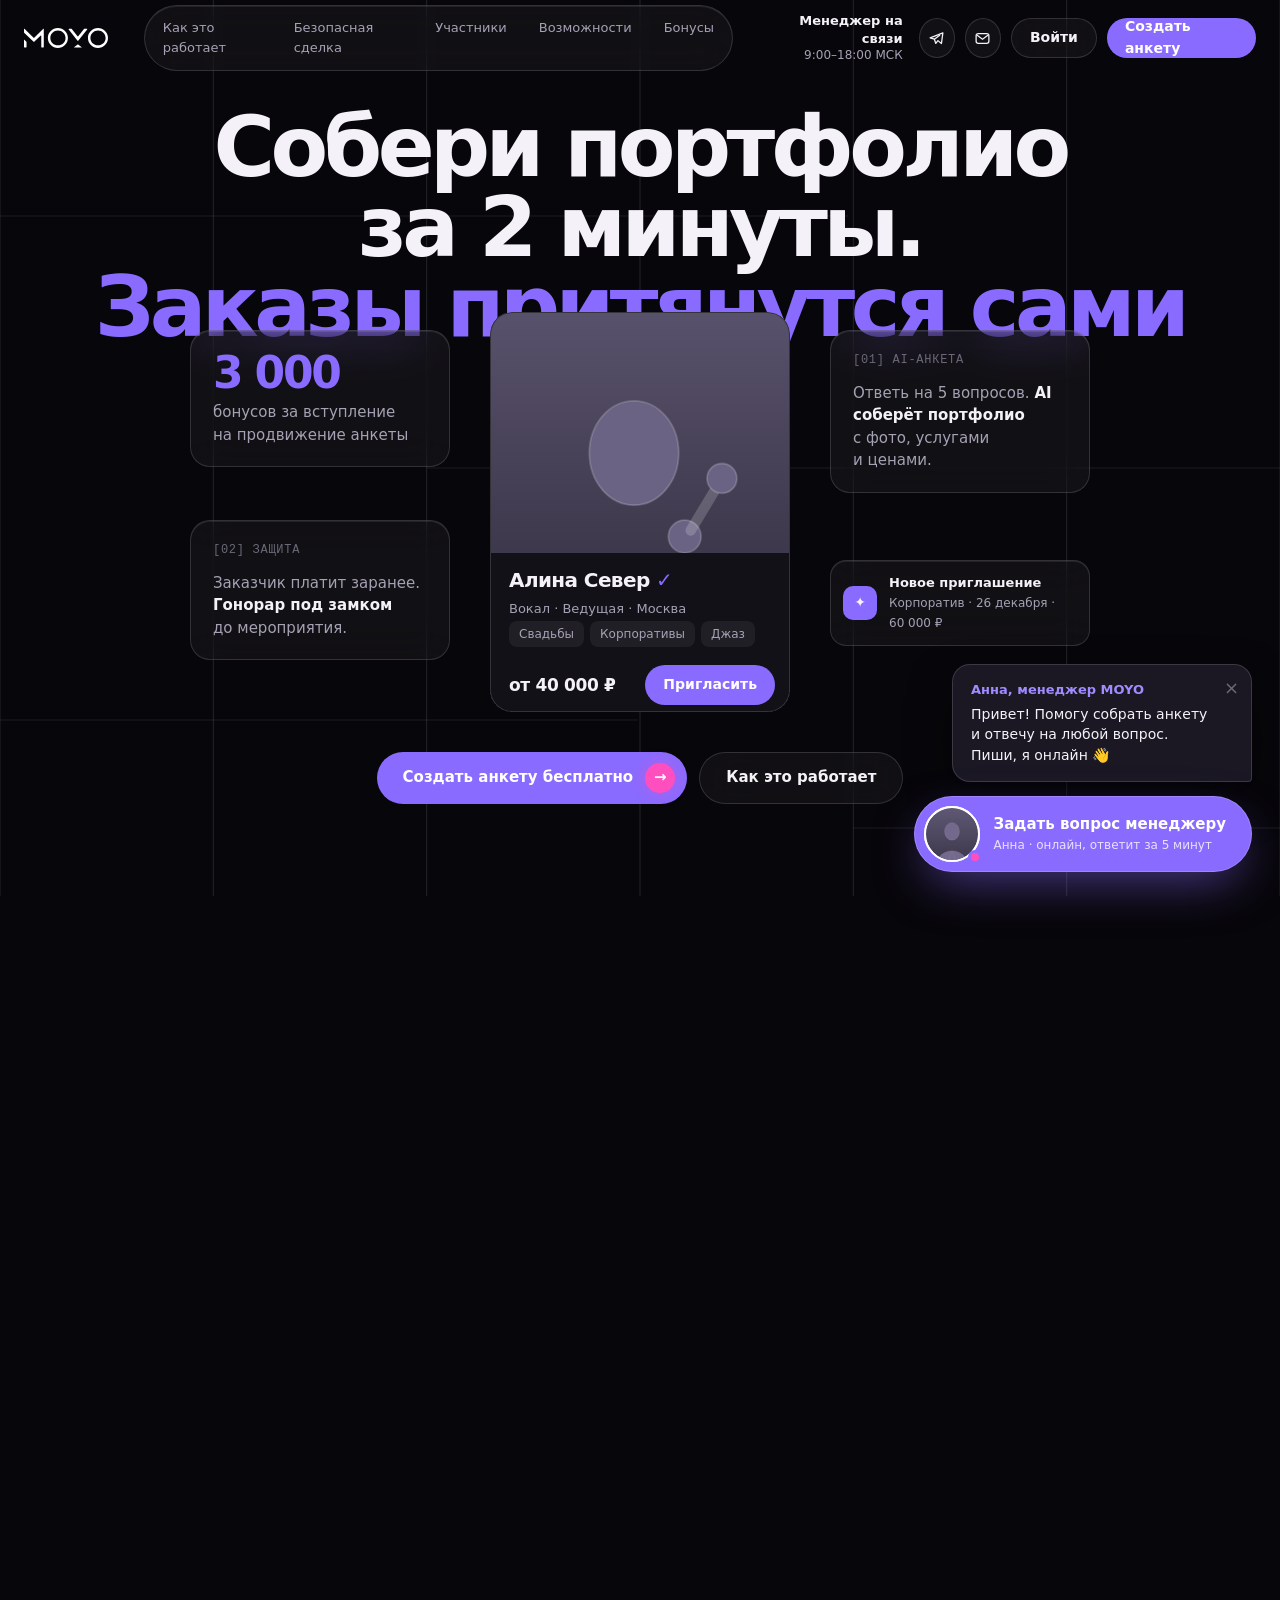
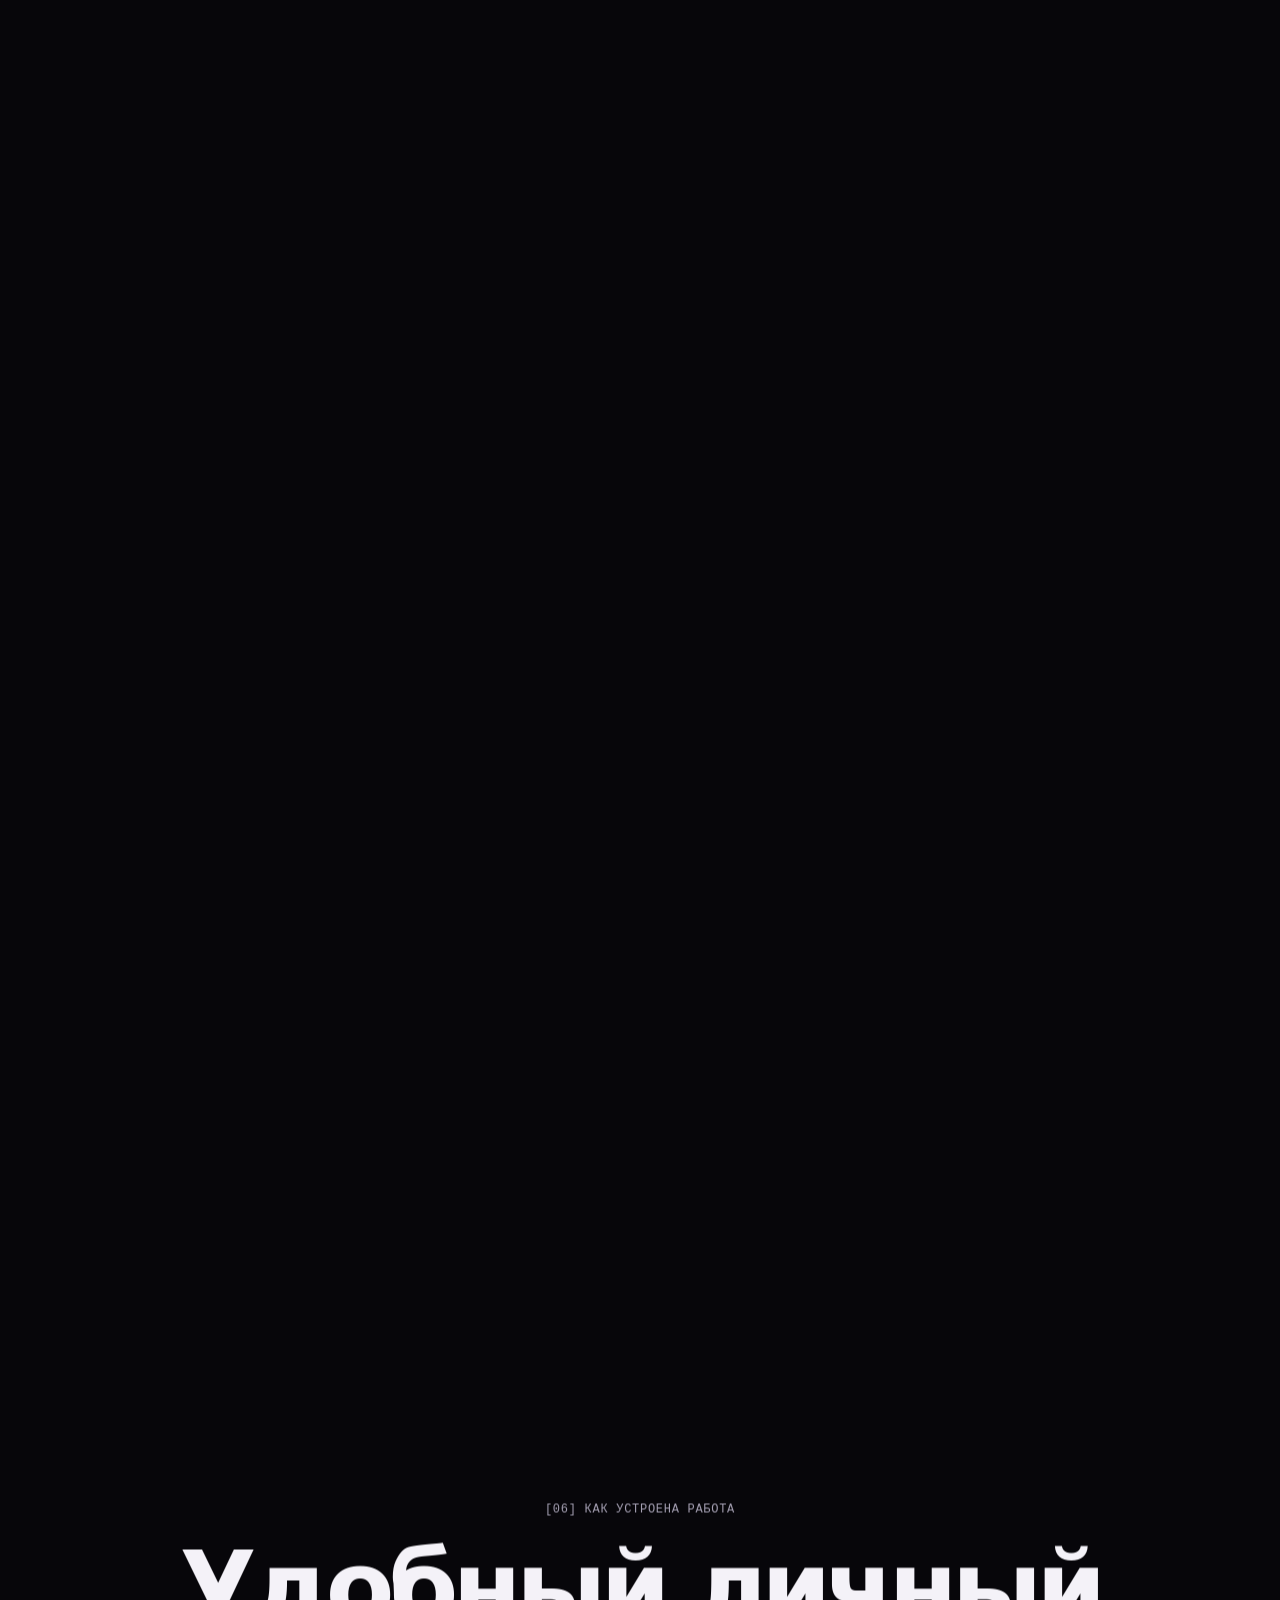
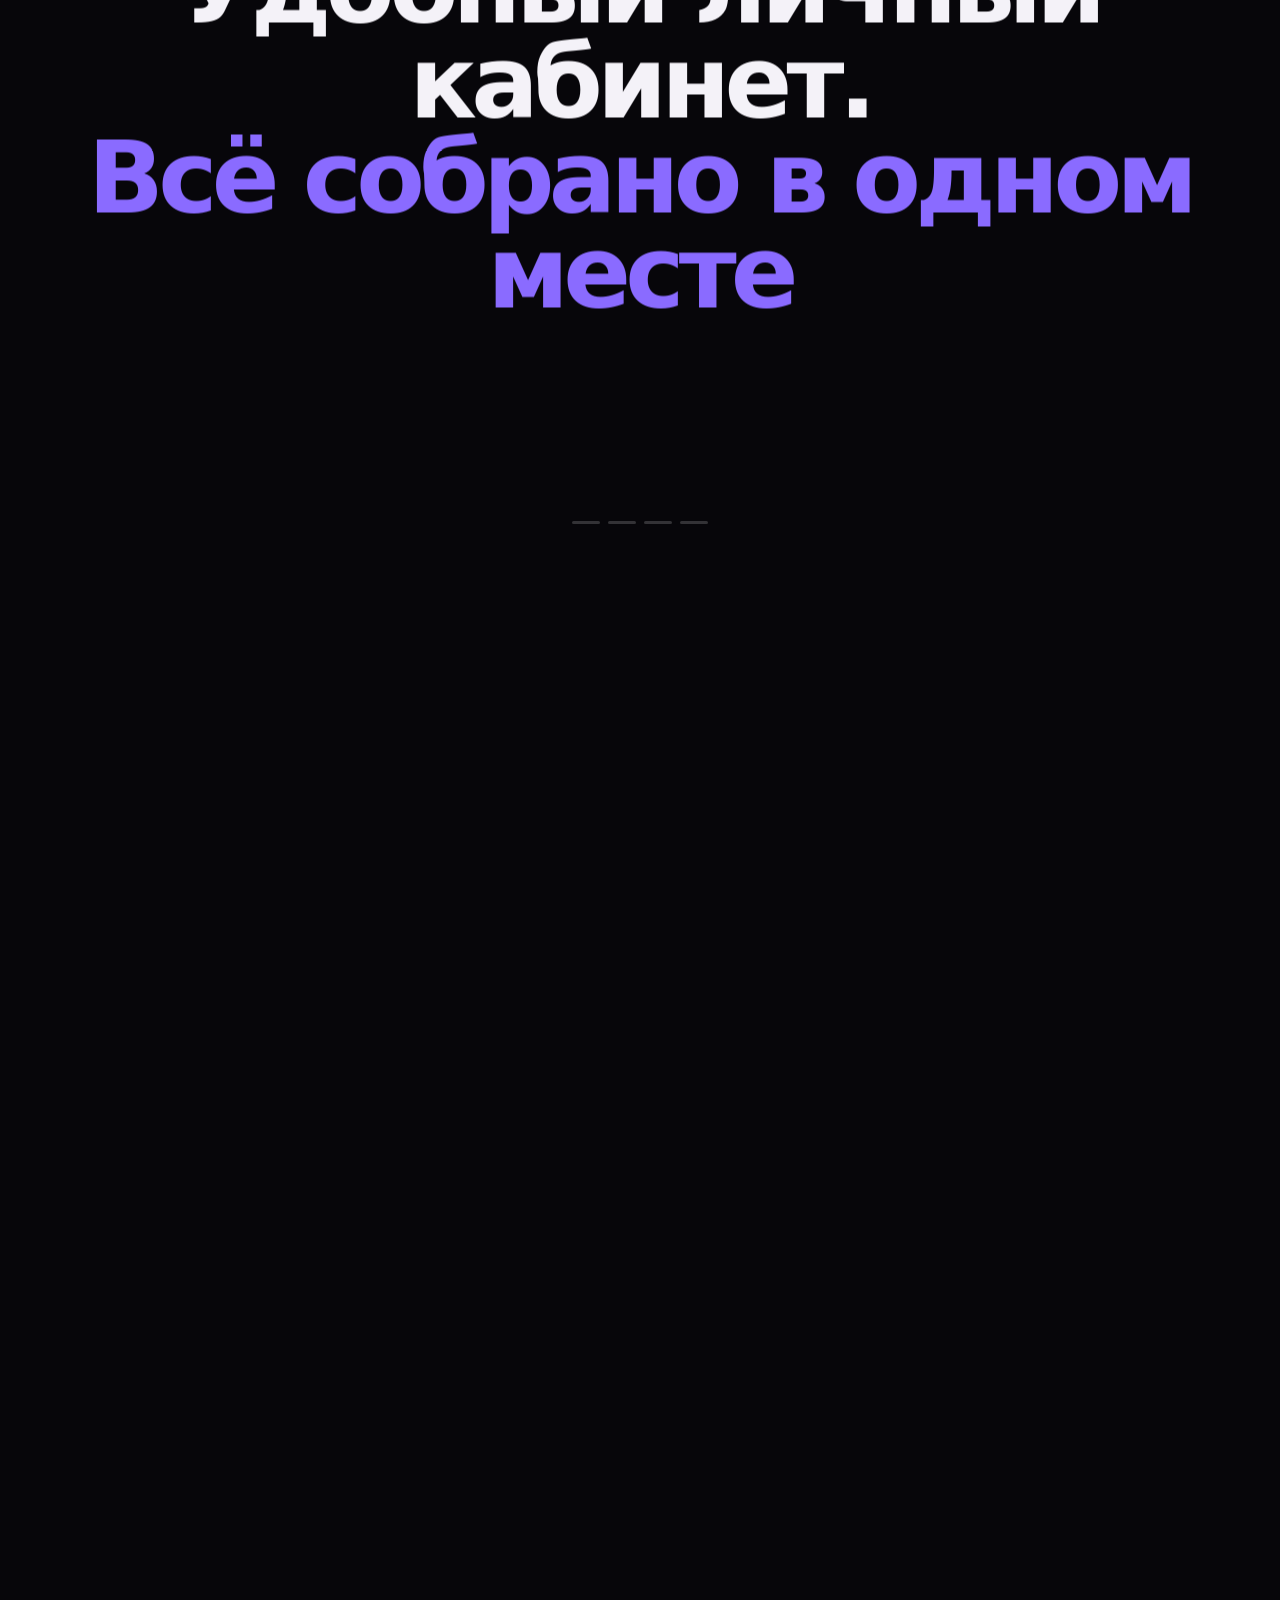
==== commit 0948d4fc: "Add files via upload" ====
--- a/ispolnitel.html
+++ b/ispolnitel.html
@@ -6,7 +6,7 @@
 <title>MOYO для исполнителей</title>
 <link rel="preconnect" href="https://fonts.googleapis.com"><link rel="preconnect" href="https://fonts.gstatic.com" crossorigin>
 <link href="https://fonts.googleapis.com/css2?family=Manrope:wght@400;500;600;700&family=JetBrains+Mono:wght@400;500&display=swap" rel="stylesheet">
-<link rel="stylesheet" href="assets/moyo.css?v=13">
+<link rel="stylesheet" href="assets/moyo.css?v=14">
 <style>
 /* совместимость со старыми блоками (кабинет, FAQ, футер, чат, модалка) */
 :root{--card:#131118;--card2:#1A1820;--mut:var(--text-2);--mut2:var(--text-3);--line2:var(--line-2);--grad:var(--accent);--disp:var(--sans);--body:var(--sans);--m:var(--accent)}
@@ -249,7 +249,7 @@
 .msg.r{background:var(--accent);border-bottom-right-radius:4px;align-self:flex-end}
 .msg small{display:block;font-size:11px;opacity:.6;margin-bottom:2px}
 .sys{align-self:center;display:flex;align-items:center;gap:10px;padding:12px 18px;border-radius:14px;font-size:13px;background:rgba(255,255,255,.03);border:1px solid var(--line2);opacity:0;transform:translateY(10px)}
-.sys .ck{width:22px;height:22px;border-radius:50%;display:grid;place-items:center;background:rgba(255,79,191,.15);color:var(--ok);font-size:12px}
+.sys .ck{width:22px;height:22px;border-radius:50%;display:grid;place-items:center;background:rgba(198,243,94,.15);color:var(--ok);font-size:12px}
 .sys.lockd{border-color:rgba(185,177,255,.45);background:rgba(123,108,255,.1)}
 .sys.lockd .ck{background:var(--grad);color:#fff}
 .scr.on .chat>*{animation:up .5s cubic-bezier(.2,.8,.2,1) forwards}
@@ -620,10 +620,10 @@
 
 
 
-<script src="assets/field.js?v=13"></script>
-<script src="assets/auth.js?v=13"></script>
-<script src="assets/scrollfx.js?v=13"></script>
-<script src="assets/illus.js?v=13"></script>
+<script src="assets/field.js?v=14"></script>
+<script src="assets/auth.js?v=14"></script>
+<script src="assets/scrollfx.js?v=14"></script>
+<script src="assets/illus.js?v=14"></script>
 <script>
 const $=s=>document.querySelector(s), $$=s=>[...document.querySelectorAll(s)];
 const REDUCE=matchMedia('(prefers-reduced-motion: reduce)').matches;
--- a/assets/moyo.css
+++ b/assets/moyo.css
@@ -0,0 +1,155 @@
+/* =========================================================
+   MOYO — общие токены и компоненты (см. styleguide.html)
+   ========================================================= */
+:root{
+  --bg:#07060A; --bg-2:#0D0C11; --surface:#131118; --surface-2:#1A1820;
+  --line:rgba(255,255,255,.08); --line-2:rgba(255,255,255,.14);
+  --text:#F4F2F8; --text-2:#A6A1B4; --text-3:#6C6878; --text-off:#34313D;
+  --accent:#8A6BFF; --accent-hi:#A08BFF; --accent-lo:#5B43D6;
+  --accent-a12:rgba(138,107,255,.12); --accent-a30:rgba(138,107,255,.30); --accent-glow:rgba(138,107,255,.55);
+  --ok:#FF4FBF; --lime:#FF4FBF; --lime-glow:rgba(255,79,191,.42); --violet-bg:#2F1870; --err:#FF6B7A;
+  --glass:rgba(255,255,255,.045); --blur:20px;
+  --r-xs:8px; --r-s:12px; --r-m:20px; --r-l:28px; --r-pill:999px;
+  --sans:'Manrope',system-ui,sans-serif; --mono:'JetBrains Mono',ui-monospace,monospace;
+  --ease:cubic-bezier(.2,.8,.2,1); --t-fast:.2s; --t-mid:.45s; --t-slow:.8s;
+}
+*{box-sizing:border-box;margin:0;padding:0}
+html{scroll-behavior:smooth;background:var(--bg)}
+body{background:transparent;color:var(--text);font-family:var(--sans);font-size:16px;line-height:1.55;-webkit-font-smoothing:antialiased;min-width:1280px;overflow-x:hidden}
+a{color:inherit;text-decoration:none}
+button{font:inherit;color:inherit;background:none;border:0;cursor:pointer}
+.wrap{width:1280px;margin:0 auto;position:relative}
+.acc{color:var(--accent)}
+
+.label{font-family:var(--mono);font-size:12px;letter-spacing:.06em;text-transform:uppercase;color:var(--text-3)}
+.label b{color:var(--text-2);font-weight:500}
+.glass{background:var(--glass);border:1px solid var(--line-2);backdrop-filter:blur(var(--blur));-webkit-backdrop-filter:blur(var(--blur));box-shadow:inset 0 1px 0 rgba(255,255,255,.08)}
+.btn{display:inline-flex;align-items:center;gap:12px;height:52px;padding:0 26px;border-radius:var(--r-pill);font-weight:600;font-size:15px;transition:background var(--t-fast),transform var(--t-mid) var(--ease),border-color var(--t-fast),color var(--t-fast)}
+.btn-p{background:var(--accent);color:#fff}
+.btn-p:hover{background:var(--accent-hi);transform:translateY(-2px)}
+.btn-w{background:var(--text);color:var(--bg)}
+.btn-w:hover{transform:translateY(-2px)}
+.btn-g{background:var(--glass);border:1px solid var(--line-2);backdrop-filter:blur(var(--blur))}
+.btn-g:hover{border-color:rgba(255,255,255,.3)}
+.btn .ar{width:30px;height:30px;margin-right:-14px;border-radius:50%;display:grid;place-items:center;background:var(--lime);color:#fff;box-shadow:0 0 14px var(--lime-glow);transition:transform var(--t-mid) var(--ease)}
+.btn-g .ar,.btn-w .ar{background:var(--lime);color:#fff}
+.btn:hover .ar{transform:rotate(-45deg)}
+.btn-m{background:var(--lime);color:#fff;box-shadow:0 14px 40px -12px var(--lime-glow)}
+.btn-m:hover{background:#FF6FCB;transform:translateY(-2px)}
+.btn-m .ar{background:rgba(0,0,0,.2);box-shadow:none}
+.btn-s{height:40px;padding:0 18px;font-size:14px}
+.ibtn{width:44px;height:44px;border-radius:50%;display:grid;place-items:center;border:1px solid var(--line-2);background:var(--glass);transition:all var(--t-fast)}
+.ibtn:hover{border-color:var(--accent);color:var(--accent)}
+.chip{display:inline-flex;align-items:center;gap:8px;height:32px;padding:0 14px;border-radius:var(--r-pill);font-size:13px;font-weight:500;color:var(--text-2);border:1px solid var(--line-2);background:var(--glass);backdrop-filter:blur(var(--blur))}
+.chip i{width:6px;height:6px;border-radius:50%;background:var(--lime);box-shadow:0 0 10px var(--lime-glow)}
+.tag{display:inline-flex;height:26px;align-items:center;padding:0 10px;border-radius:var(--r-xs);font-size:12px;font-weight:500;background:rgba(255,255,255,.06);color:var(--text-2)}
+
+/* ---------- поле: смешанная сетка, которая тянется к шарику ---------- */
+.mfield{position:absolute;inset:0;width:100%;height:100%;pointer-events:none;overflow:visible}
+.mfield .ln{fill:none;stroke:rgba(255,255,255,.12);stroke-width:1}
+.mfield .ln.h{stroke:rgba(255,255,255,.09)}
+.mfield .cs circle{fill:#fff}
+.mfield .cs path{fill:none;stroke:rgba(255,255,255,.07);stroke-width:1}
+.orb-ball{position:absolute;left:0;top:0;width:0;height:0;pointer-events:none;z-index:3}
+.orb-ball::before{content:"";position:absolute;left:-60px;top:-60px;width:120px;height:120px;border-radius:50%;background:radial-gradient(closest-side,var(--accent-glow),rgba(138,107,255,.12) 55%,transparent)}
+.orb-ball::after{content:"";position:absolute;left:-6px;top:-6px;width:12px;height:12px;border-radius:50%;background:#E6DEFF;box-shadow:0 0 14px 4px var(--accent),0 0 2px #fff}
+
+/* ---------- прожектор ---------- */
+.spot{position:absolute;inset:0;pointer-events:none;overflow:hidden}
+.spot .rig{position:absolute;top:-6px;width:44px;height:30px;margin-left:-22px;border-radius:0 0 12px 12px;background:#1A1820;border:1px solid var(--line-2);z-index:2}
+.spot .rig::after{content:"";position:absolute;left:12px;right:12px;bottom:-3px;height:5px;border-radius:3px;background:#E6DEFF;box-shadow:0 0 18px 6px var(--accent-glow)}
+.spot .beam{position:absolute;top:18px;transform-origin:50% 0;clip-path:polygon(46% 0,54% 0,100% 100%,0 100%);background:linear-gradient(180deg,rgba(214,204,255,.40),rgba(138,107,255,.14) 70%,rgba(138,107,255,.04));filter:blur(6px)}
+.spot .pool{position:absolute;left:0;top:0;width:520px;height:200px;margin:-100px 0 0 -260px;border-radius:50%;background:radial-gradient(closest-side,rgba(176,160,255,.28),rgba(138,107,255,.08) 60%,transparent)}
+.spot .dust{position:absolute;width:2px;height:2px;border-radius:50%;background:#fff;opacity:0}
+
+@keyframes spin{to{transform:rotate(360deg)}}
+
+@media (prefers-reduced-motion:reduce){*{animation:none!important;transition:none!important}}
+
+/* =========================================================
+   СМЕНА ФОНА ПО СКРОЛЛУ: тёмный ↔ фиолетовый (scrollfx.js ставит html.v)
+   ========================================================= */
+html.v{background:var(--violet-bg);--text-2:#CFC5EE;--text-3:#A497CF;--line:rgba(255,255,255,.12);--line-2:rgba(255,255,255,.2);--glass:rgba(255,255,255,.06)}
+.acc{transition:color .9s var(--ease)}
+html.v .acc{color:#D4C7FF}
+.lime{color:var(--lime)}
+
+/* =========================================================
+   ТЕКСТОВАЯ ПЕРЕБИВКА: крупные заголовки сменяют друг друга по скроллу,
+   слова проявляются, смена — переворот карточки
+   ========================================================= */
+.tx{position:relative}
+.tx .pin{position:sticky;top:0;height:100vh;overflow:hidden}
+.tx-top{position:absolute;left:0;right:0;top:120px;display:flex;justify-content:space-between;align-items:center;padding:0 24px}
+.tx-top .label{display:inline-flex;align-items:center;gap:10px;color:var(--text-2)}
+.tx-top .label i{width:7px;height:7px;border-radius:50%;background:var(--lime);box-shadow:0 0 10px var(--lime-glow)}
+.tx-n b{color:var(--lime);font-weight:500}
+.tx-stage{position:absolute;left:0;right:0;top:50%;height:300px;margin-top:-170px;perspective:1400px}
+.tx-f{position:absolute;left:50%;top:50%;width:1240px;margin-left:-620px;transform-origin:50% 50% -90px;text-align:center;font-size:118px;font-weight:600;letter-spacing:-.058em;line-height:.96;backface-visibility:hidden;will-change:transform,opacity;opacity:0}
+.tx-f .w{display:inline-block;color:rgba(255,255,255,.16);transition:color .25s}
+.tx-f .w.on{color:var(--text)}
+.tx-f .w.k.on{color:var(--lime)}
+.tx-bar{position:absolute;left:50%;bottom:150px;transform:translateX(-50%);display:flex;gap:8px}
+.tx-bar i{position:relative;width:46px;height:3px;border-radius:2px;background:rgba(255,255,255,.16);overflow:hidden}
+.tx-bar i b{position:absolute;inset:0;background:var(--lime);transform-origin:0 50%;transform:scaleX(0)}
+.tx-cta{position:absolute;left:0;right:0;bottom:64px;display:flex;justify-content:center;opacity:0;transform:translateY(14px);transition:all .5s var(--ease);pointer-events:none}
+.tx-cta.on{opacity:1;transform:none;pointer-events:auto}
+
+/* =========================================================
+   ФУТЕР: призыв + колонки + огромный логотип с «притягивающейся» точкой
+   ========================================================= */
+.ft{position:relative;z-index:2;padding:110px 0 0;overflow:hidden;font-size:14px;color:var(--text-2)}
+.ft .wrap{padding:0 24px}
+.ft-top{display:grid;grid-template-columns:1fr auto;align-items:end;gap:40px;padding-bottom:70px;border-bottom:1px solid var(--line)}
+.ft-top h3{font-size:64px;font-weight:600;letter-spacing:-.05em;line-height:1;color:var(--text);margin-top:20px}
+.ft-act{display:flex;gap:12px}
+.ft-cols{display:grid;grid-template-columns:1.2fr 1fr 1fr 1fr;gap:40px;padding:50px 0}
+.ft-cols h5{font-family:var(--mono);font-size:11px;font-weight:500;letter-spacing:.08em;text-transform:uppercase;color:var(--text-3);margin-bottom:16px}
+.ft-cols ul{list-style:none;display:flex;flex-direction:column;gap:10px}
+.ft-cols a{transition:color .2s}.ft-cols a:hover{color:var(--lime)}
+.ft-clock{display:flex;flex-direction:column;gap:14px}
+.ft-clock .t{font-size:44px;font-weight:600;letter-spacing:-.04em;color:var(--text);line-height:1}
+.ft-clock .t i{font-style:normal;animation:blink 1s steps(1) infinite}
+@keyframes blink{50%{opacity:0}}
+.ft-clock .st{display:inline-flex;align-items:center;gap:8px}
+.ft-clock .st i{width:7px;height:7px;border-radius:50%;background:var(--lime);box-shadow:0 0 10px var(--lime-glow)}
+.ft-note{color:#FFB3BA;font-size:11px}
+.ft-mark{position:relative;width:1232px;margin:10px auto 0;aspect-ratio:401.014/95.8345}
+.ft-mark img{position:absolute;inset:0;width:100%;height:100%;opacity:.95;clip-path:inset(0 0 0 0);transform:translateY(40%);opacity:0;transition:transform 1.2s var(--ease),opacity 1.2s var(--ease)}
+.ft-mark.in img{transform:none;opacity:.95}
+.ft-pupil{position:absolute;left:40.34%;top:50%;width:76px;height:76px;margin:-38px 0 0 -38px;border-radius:50%;background:var(--lime);box-shadow:0 0 40px 6px var(--lime-glow);transform:scale(0);transition:transform .8s .5s var(--ease)}
+.ft-mark.in .ft-pupil{transform:scale(1)}
+.ft-pupil span{position:absolute;left:92px;top:-6px;white-space:nowrap;font-family:var(--mono);font-size:11px;letter-spacing:.06em;text-transform:uppercase;color:var(--lime)}
+.ft-bot{display:flex;justify-content:space-between;align-items:center;padding:28px 0 34px;margin-top:34px;border-top:1px solid var(--line);font-size:13px;color:var(--text-3)}
+.ft-bot a:hover{color:var(--text)}
+.ft-up{display:inline-flex;align-items:center;gap:8px;color:var(--text-2)}
+.ft-up:hover{color:var(--lime)}
+
+/* =========================================================
+   КАБИНЕТ: крупный заголовок, затем карточки по одной
+   прилетают рубашкой вверх и переворачиваются лицом
+   ========================================================= */
+.cab{position:relative}
+.cab .pin{position:sticky;top:0;height:100vh;overflow:hidden;perspective:1800px}
+.cab-head{position:absolute;left:0;right:0;top:0;text-align:center;transform-origin:50% 0;z-index:3;will-change:transform}
+.cab-head .label{color:var(--text-2)}
+.cab-head h2{font-size:100px;font-weight:600;letter-spacing:-.058em;line-height:.95;margin-top:20px}
+.cab-stage{position:absolute;left:50%;top:50%;width:800px;height:520px;margin:-190px 0 0 -400px;transform-style:preserve-3d}
+.cc{position:absolute;inset:0;transform-style:preserve-3d;--o:0;will-change:transform}
+.cc-front,.cc-back{opacity:var(--o)}
+.cc-in{position:absolute;inset:0;transform-style:preserve-3d}
+.cc-front,.cc-back{position:absolute;inset:0;border-radius:24px;overflow:hidden;backface-visibility:hidden;-webkit-backface-visibility:hidden}
+.cc-front{background:#100E17;border:1px solid var(--line-2);box-shadow:0 50px 120px -40px rgba(0,0,0,.75)}
+.cc-front .dbar{display:flex;align-items:center;gap:14px;height:52px;padding:0 22px;border-bottom:1px solid var(--line)}
+.cc-front .dbar img{height:14px;opacity:.9}
+.cc-front .cc-t{font-size:14px;font-weight:600}
+.cc-front .dbar .label{margin-left:auto}
+.cc-back{transform:rotateY(180deg);background:var(--accent);padding:34px 38px;display:flex;flex-direction:column;justify-content:space-between;color:#fff}
+.cc-back::before{content:"";position:absolute;right:-120px;bottom:-160px;width:520px;height:520px;border-radius:50%;border:44px solid rgba(255,255,255,.14)}
+.cc-back::after{content:"";position:absolute;right:96px;top:84px;width:26px;height:26px;border-radius:50%;background:var(--lime);box-shadow:0 0 30px 6px var(--lime-glow)}
+.cc-back img{height:20px;align-self:flex-start;position:relative}
+.cc-back .n{position:absolute;right:38px;top:28px;font-family:var(--mono);font-size:14px;opacity:.75}
+.cc-back b{position:relative;font-size:58px;font-weight:600;letter-spacing:-.05em;line-height:1;max-width:520px}
+.cab-dots{position:absolute;left:50%;bottom:34px;transform:translateX(-50%);display:flex;gap:8px;z-index:3}
+.cab-dots i{width:28px;height:3px;border-radius:2px;background:rgba(255,255,255,.18);transition:background .4s}
+.cab-dots i.on{background:var(--lime)}
